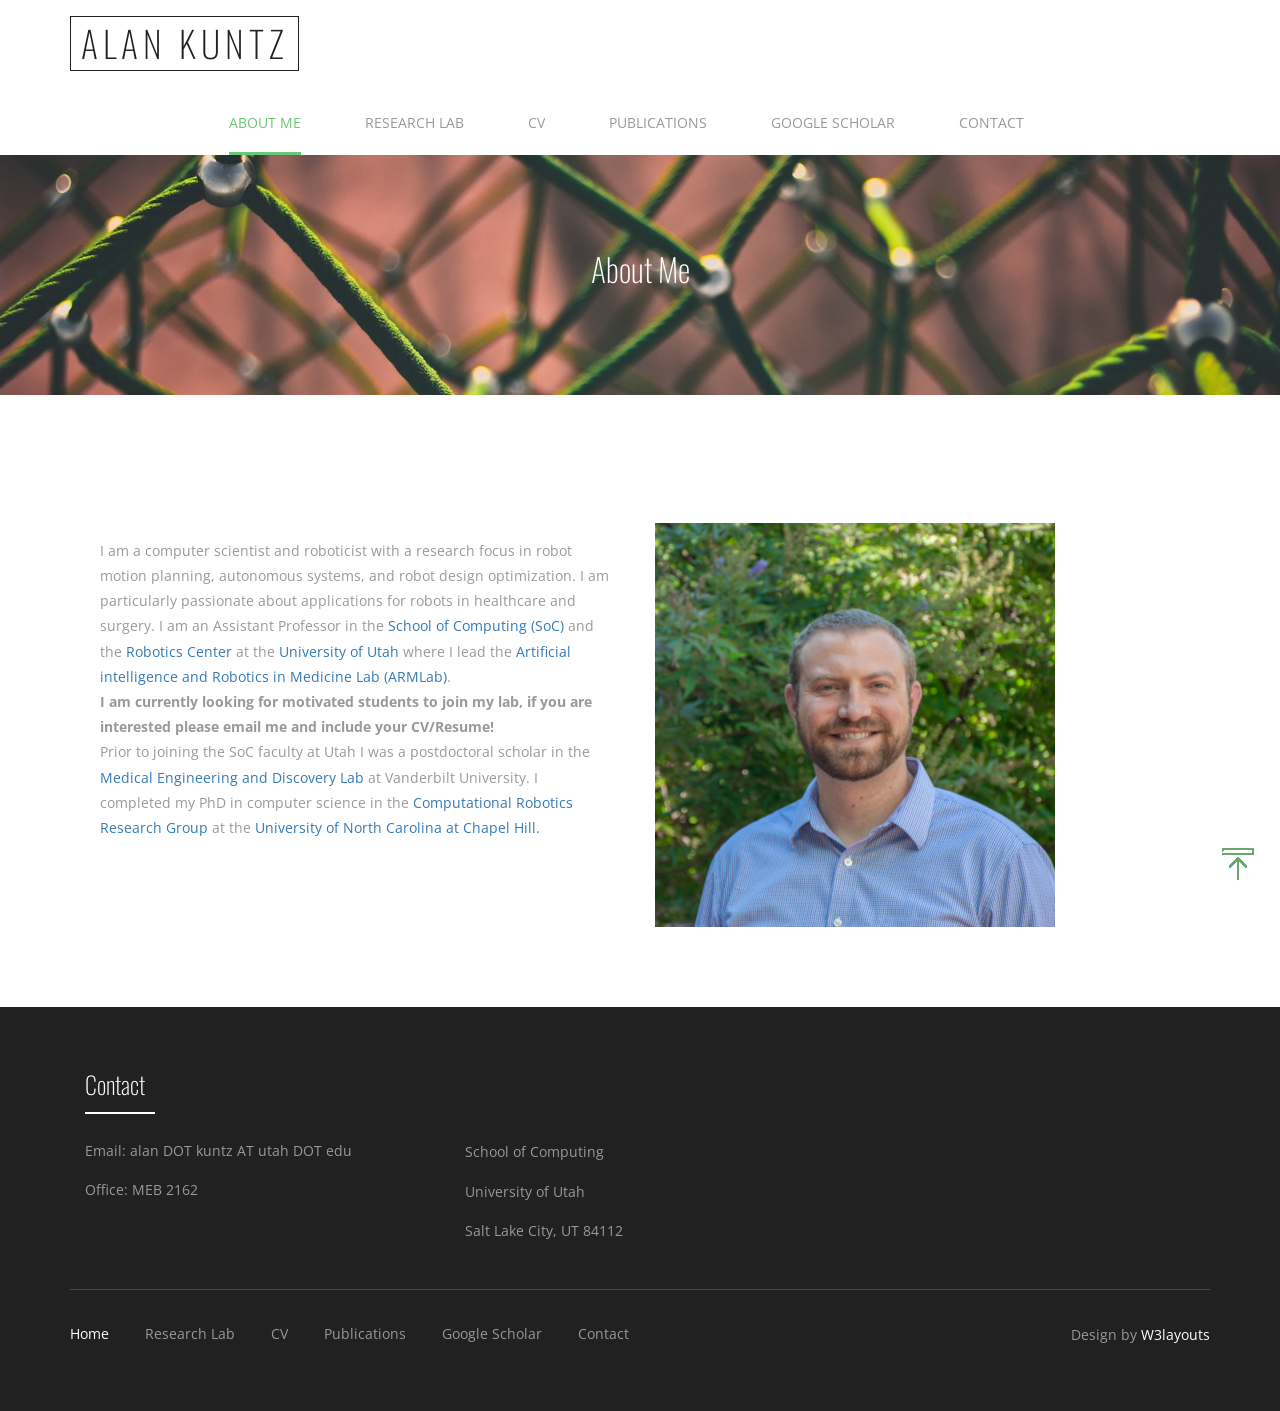
==== index.html @ e69d4e50 "Add files via upload" ====
<!--
Author: W3layouts
Author URL: http://w3layouts.com
License: Creative Commons Attribution 3.0 Unported
License URL: http://creativecommons.org/licenses/by/3.0/
-->
<!DOCTYPE html>
<html>
<head>
<title>Alan Kuntz</title>
<!-- for-mobile-apps -->
<meta name="viewport" content="width=device-width, initial-scale=1">
<meta http-equiv="Content-Type" content="text/html; charset=utf-8" />
<meta name="keywords" content="Alan Kuntz, School of Computing" />
<script type="application/x-javascript"> addEventListener("load", function() { setTimeout(hideURLbar, 0); }, false);
		function hideURLbar(){ window.scrollTo(0,1); } </script>
<!-- //for-mobile-apps -->
<link href="css/bootstrap.css" rel="stylesheet" type="text/css" media="all" />
<link href="css/style.css" rel="stylesheet" type="text/css" media="all" />
<!-- js -->
<script type="text/javascript" src="js/jquery-2.1.4.min.js"></script>
<!-- //js -->
<!-- animation-effect -->
<link href="css/animate.min.css" rel="stylesheet"> 
<script src="js/wow.min.js"></script>
<script>
 new WOW().init();
</script>
<!-- //animation-effect -->
<link href='//fonts.googleapis.com/css?family=Oswald' rel='stylesheet' type='text/css'>
<link href='//fonts.googleapis.com/css?family=Open+Sans:400,300,300italic,400italic,600,600italic,700,700italic,800,800italic' rel='stylesheet' type='text/css'>
<!-- start-smoth-scrolling -->
<script type="text/javascript" src="js/move-top.js"></script>
<script type="text/javascript" src="js/easing.js"></script>
<script type="text/javascript">
	jQuery(document).ready(function($) {
		$(".scroll").click(function(event){		
			event.preventDefault();
			$('html,body').animate({scrollTop:$(this.hash).offset().top},1000);
		});
	});
</script>
<!-- start-smoth-scrolling -->

</head>
	
<body>
<!-- header -->
	<div class="header">
		<div class="container">
			<nav class="navbar navbar-default">
				<!-- Brand and toggle get grouped for better mobile display -->
				<div class="navbar-header">
				  <button type="button" class="navbar-toggle collapsed" data-toggle="collapse" data-target="#bs-example-navbar-collapse-1">
					<span class="sr-only">Toggle navigation</span>
					<span class="icon-bar"></span>
					<span class="icon-bar"></span>
					<span class="icon-bar"></span>
				  </button>
					<div class="logo">
						<h1><a class="navbar-brand" href="index.html">Alan Kuntz</a></h1>
					</div>
				</div>

				<!-- Collect the nav links, forms, and other content for toggling -->
				<div class="collapse navbar-collapse nav-wil" id="bs-example-navbar-collapse-1">
					<nav class="menu menu--francisco">
						<ul class="nav navbar-nav menu__list">
							<li class="menu__item menu__item--current"><a href="index.html" class="menu__link"><span class="menu__helper">About Me</span></a></li>
							<!-- <li class="menu__item"><a href="research.html" class="menu__link"><span class="menu__helper">Research</span></a></li> -->
							<li class="menu__item"><a href="https://arm.cs.utah.edu" class="menu__link"><span class="menu__helper">Research Lab</span></a></li>
							<!-- <li class="menu__item"><a href="https://arm.cs.utah.edu">Research Lab</a></li> -->
							<li class="menu__item"><a href="images/KuntzSoCCV.pdf" class="menu__link" target="_blank"><span class="menu__helper">CV</span></a></li>
							<li class="menu__item"><a href="https://arm.cs.utah.edu/publications/" class="menu__link" target="_blank"><span class="menu__helper">Publications</span></a></li>
							<li class="menu__item"><a href="https://scholar.google.com/citations?user=7uZPiGoAAAAJ&hl=en" class="menu__link" target="_blank"><span class="menu__helper">Google Scholar</span></a></li>
							<li class="menu__item"><a href="#CONTACT" class="menu__link"><span class="menu__helper">Contact</span></a></li>
						</ul>
					</nav>
				</div>
				<!-- /.navbar-collapse -->
			</nav>
		</div>
	</div>
<!-- //header -->
<!-- banner -->
	<div class="banner1">
		<div class="container">
			<h2 class="animated wow slideInLeft"><a href="index.html">About Me</a></h2>
		</div>
	</div>
<!-- //banner -->
<!-- about -->
<div class="about">
    <div class="container">
        <div class="about-grids">
            <div class="col-md-6 about-grids-left">
                <div class="panel-group" id="accordion" role="tablist" aria-multiselectable="true">
                    <div class="panel panel-default">
                        <div id="collapseOne" class="panel-collapse collapse in" role="tabpanel" aria-labelledby="headingOne">
                            <div class="panel-body panel_text">
																<p>I am a computer scientist and roboticist with a research focus in robot motion planning, autonomous systems, and robot design optimization.
																I am particularly passionate about applications for robots in healthcare and surgery. 
																I am an Assistant Professor in the <a href="https://www.cs.utah.edu">School of Computing (SoC)</a> and the 
																<a href="https://robotics.coe.utah.edu">Robotics Center</a> at the <a href="https://www.utah.edu">University of Utah</a> where I 
																lead the <a href="https://arm.cs.utah.edu">Artificial intelligence and Robotics in Medicine Lab (ARMLab)</a>.</p>
																<p><strong>I am currently looking for motivated students to join my lab, if you are interested please email me and include your CV/Resume!</strong></p>
																<p>Prior to joining the SoC faculty at Utah I was a postdoctoral scholar in the <a href="http://research.vuse.vanderbilt.edu/MEDLab/people">Medical Engineering and Discovery Lab</a> 
																at Vanderbilt University. <!--, working with <a href="http://research.vuse.vanderbilt.edu/MEDLab/users/robert-j-webster-iii">Robert J. Webster III</a>. -->
																I completed my PhD in computer science in the <a href="https://robotics.cs.unc.edu">Computational Robotics Research Group</a> 
																at the <a href="https://cs.unc.edu">University of North Carolina at Chapel Hill.</a></p>
                            </div>
                        </div>
                    </div>
                </div>
            </div>
            <div class="col-md-6 about-grids-right animated wow slideInRight" data-wow-delay="0s">
                <img src="images/AlanKuntz-Small.jpg" alt=" " class="img-responsive" />
            </div>
            <div class="clearfix"> </div>
        </div>
    </div>
</div>
<!-- //about -->
<!-- footer -->
<div class="footer"><a name="CONTACT"></a>
		<div class="container">
			<div class="footer-grids">
				<div class="col-md-4 footer-grid animated wow slideInLeft" data-wow-delay="0s">
                    <h3>Contact</h3>
                    <p>Email: alan DOT kuntz AT utah DOT edu</p>
                    <!-- <p>Phone: XXX-XXX-XXXX</p> -->
                    <p>Office: MEB 2162</p>
					<!-- <div class="social">
						<ul class="social-nav model-8">
							<li><a href="#" class="facebook"><i></i></a></li>
							<li><a href="#" class="twitter"><i> </i></a></li>
							<li><a href="#" class="g"><i></i></a></li>
							<li><a href="#" class="p"><i></i></a></li>
						</ul>
					</div> -->
				</div>
                <div class="col-md-4 footer-grid animated wow slideInLeft" data-wow-delay=".01s">
                    <br><br><br>
                    <p>School of Computing</p>
                    <p>University of Utah</p>
                    <p>Salt Lake City, UT 84112</p>
                </div>
                <div class="clearfix"> </div>
			</div>
			<div class="footer-grids1">
				<div class="footer-grids1-left animated wow slideInLeft">
                    <ul>
						<li class="active"><a href="index.html">Home</a></li>
						<li><a href="https://arm.cs.utah.edu">Research Lab</a></li>
						<li><a href="images/KuntzSoCCV.pdf">CV</a></li>
						<li><a href="https://arm.cs.utah.edu/publications/">Publications</a></li>
						<li><a href="https://scholar.google.com/citations?user=7uZPiGoAAAAJ&hl=en">Google Scholar</a></li>
						<li><a href="#CONTACT">Contact</a></li>
					</ul>
				</div>
				<div class="footer-grids1-right">
					<p class="animated wow slideInRight" data-wow-delay="0s">Design by <a href="http://w3layouts.com/">W3layouts</a></p>
				</div>
				<div class="clearfix"> </div>
			</div>
		</div>
	</div>
<!-- //footer -->
<!-- for bootstrap working -->
	<script src="js/bootstrap.js"></script>
<!-- //for bootstrap working -->
<!-- here stars scrolling icon -->
	<script type="text/javascript">
		$(document).ready(function() {
			/*
				var defaults = {
				containerID: 'toTop', // fading element id
				containerHoverID: 'toTopHover', // fading element hover id
				scrollSpeed: 1200,
				easingType: 'linear' 
				};
			*/
								
			$().UItoTop({ easingType: 'easeOutQuart' });
								
			});
	</script>
<!-- //here ends scrolling icon -->
</body>
</html>
---- css/style.css ----
/*--
Author: W3layouts
Author URL: http://w3layouts.com
License: Creative Commons Attribution 3.0 Unported
License URL: http://creativecommons.org/licenses/by/3.0/
--*/
html, body{
    font-size: 100%;
	font-family: 'Open Sans', sans-serif;
}
p{
	margin:0;
	font-size:14px;
}
h1,h2,h3,h4,h5,h6{
	font-family: 'Oswald', sans-serif;
	font-weight:100;
	margin:0;
}
ul,label{
	margin:0;
	padding:0;
}
body a:hover{
	text-decoration:none;
}
/*-- header --*/
.navbar-default {
    background: none;
    border: none;
}
.navbar {
    margin-bottom: 0;
	border-radius:0;
}
.navbar-brand {
    height: 55px;
    padding: 10px;
    font-size: 1em;
    text-transform: uppercase;
    line-height: .9em;
    letter-spacing: 5px;
    border: 1px solid;
	margin:0.44em 0 0;
}
.navbar-default .navbar-brand {
    color: #212121;
}
.navbar-default .navbar-brand:hover, .navbar-default .navbar-brand:focus {
    color: #212121;
}
.navbar-default .navbar-nav > li > a {
    color: #999;
}
.navbar-nav > li > a {
    font-size: 14px;
    text-transform: uppercase;
	padding:1em;
}
.navbar-nav {
    margin: 0 0 0 7em;
}
.navbar-default .navbar-nav > .active > a, .navbar-default .navbar-nav > .active > a:hover, .navbar-default .navbar-nav > .active > a:focus {
    color: #6BC676;
    background-color: transparent;
}
.navbar-default .navbar-nav > li > a:hover, .navbar-default .navbar-nav > li > a:focus {
    color: #6BC676;
    background-color: transparent;
}
/*-- nav-hover-effect --*/
.menu__list {
	position: relative;
    -webkit-flex-wrap: inherit;
    flex-wrap: inherit;
    list-style: none;
}

.menu__item {
	display: block;
	margin: 1em 0;
}

.menu__link {
	cursor: pointer;
	-webkit-user-select: none;
	-moz-user-select: none;
	-ms-user-select: none;
	user-select: none;
	-webkit-touch-callout: none;
	-khtml-user-select: none;
	-webkit-tap-highlight-color: rgba(0, 0, 0, 0);
}

.menu__link:hover,
.menu__link:focus {
	outline: none;
}

/* Francisco */
.menu--francisco .menu__item {
	margin: 0 2em;
}

.menu--francisco .menu__link {
	position: relative;
	overflow: hidden;
	height: 6em;
    padding: 3em 0 1em;
	text-align: center;
	color: #b5b5b5;
	-webkit-transition: color 0.3s;
	transition: color 0.3s;
}

.menu--francisco .menu__link:hover,
.menu--francisco .menu__link:focus {
	color: #929292;
}

.menu--francisco .menu__item--current .menu__link{
	color: #6BC676;
}

.menu--francisco .menu__link::before{
	content: '';
	position: absolute;
	bottom: 0;
	left: 0;
	width: 100%;
	height: 3px;
    opacity: 0;
    background: #6BC676;
	-webkit-transform: translate3d(0, -3em, 0);
	transform: translate3d(0, -3em, 0);
	-webkit-transition: -webkit-transform 0s 0.3s, opacity 0.2s;
	transition: transform 0s 0.3s, opacity 0.2s;
}

.menu--francisco .menu__item--current .menu__link::before,.menu--francisco .menu__link:hover::before {
	opacity: 1;
	-webkit-transform: translate3d(0, 0, 0);
	transform: translate3d(0, 0, 0);
	-webkit-transition: -webkit-transform 0.5s, opacity 0.1s;
	transition: transform 0.5s, opacity 0.1s;
	-webkit-transition-timing-function: cubic-bezier(0.4, 0, 0.2, 1);
	transition-timing-function: cubic-bezier(0.4, 0, 0.2, 1);
}

.menu--francisco .menu__helper {
	display: block;
	pointer-events: none;
}

.menu--francisco .menu__item--current .menu__helper,.menu__link:hover  .menu__helper{
	-webkit-animation: anim-francisco 0.3s forwards;
	animation: anim-francisco 0.3s forwards;
}

@-webkit-keyframes anim-francisco {
	50% {
		opacity: 0;
		-webkit-transform: translate3d(0, 100%, 0);
		transform: translate3d(0, 100%, 0);
	}

	51% {
		opacity: 0;
		-webkit-transform: translate3d(0, -100%, 0);
		transform: translate3d(0, -100%, 0);
	}

	100% {
		opacity: 1;
		-webkit-transform: translate3d(0, 0, 0);
		transform: translate3d(0, 0, 0);
	}
}

@keyframes anim-francisco {
	50% {
		opacity: 0;
		-webkit-transform: translate3d(0, 100%, 0);
		transform: translate3d(0, 100%, 0);
	}

	51% {
		opacity: 0;
		-webkit-transform: translate3d(0, -100%, 0);
		transform: translate3d(0, -100%, 0);
	}

	100% {
		opacity: 1;
		-webkit-transform: translate3d(0, 0, 0);
		transform: translate3d(0, 0, 0);
	}
}
/*-- //nav-hover-effect --*/
/*-- w3layouts --*/
.phone{
	float: right;
    margin: .8em 0 0;
    padding-left: 2em;
    border-left: 1px solid #C8C8C8;
}
.phone p{
	color:#999;
	text-transform:capitalize;
}
.phone p i {
    color: #6BC676;
    font-size: 2em;
    left: -.5em;
    top: 0.6em;
    padding-left: .5em;
}
.phone p span{
	display: block;
    font-size: 1.2em;
    color: #212121;
    padding-left:2.5em;
    font-weight: 600;
}
/*-- //header --*/
/*-- banner --*/
.banner-info{
	width:70%;
	margin:18em auto 0;
	text-align:center;
}
.banner-info h3{
	font-size:2em;
	color:#fff;
	text-transform:capitalize;
	letter-spacing:5px;
}
.banner-info p{
	color:#fff;
	margin:1em auto 3em;
	line-height:1.8em;
}
.more a{
	padding:10px 30px;
	color:#fff;
	font-size:14px;
	text-decoration:none;
}
.more a:hover{
/*-- agileits --*/
	color:#6BC676;
}
/* Shutter In Vertical */
.hvr-shutter-in-vertical {
  display: inline-block;
  vertical-align: middle;
  -webkit-transform: translateZ(0);
  transform: translateZ(0);
  box-shadow: 0 0 1px rgba(0, 0, 0, 0);
  -webkit-backface-visibility: hidden;
  backface-visibility: hidden;
  -moz-osx-font-smoothing: grayscale;
  position: relative;
  background: #fff;
  -webkit-transition-property: color;
  transition-property: color;
  -webkit-transition-duration: 0.3s;
  transition-duration: 0.3s;
}
.hvr-shutter-in-vertical:before {
  content: "";
  position: absolute;
  z-index: -1;
  top: 0;
  bottom: 0;
  left: 0;
  right: 0;
  background: #6BC676;
  -webkit-transform: scaleY(1);
  transform: scaleY(1);
  -webkit-transform-origin: 50%;
  transform-origin: 50%;
  -webkit-transition-property: transform;
  transition-property: transform;
  -webkit-transition-duration: 0.3s;
  transition-duration: 0.3s;
  -webkit-transition-timing-function: ease-out;
  transition-timing-function: ease-out;
}
.hvr-shutter-in-vertical1{
	background:#212121;
}
.hvr-shutter-in-vertical:hover, .hvr-shutter-in-vertical:focus, .hvr-shutter-in-vertical:active {
  color: white;
}
.hvr-shutter-in-vertical:hover:before, .hvr-shutter-in-vertical:focus:before, .hvr-shutter-in-vertical:active:before,.pricing-plans-grid1:hover .hvr-shutter-in-vertical1:before{
  -webkit-transform: scaleY(0);
  transform: scaleY(0);
}
/*-- w3layouts --*/
/*-- //banner --*/
/*-- services --*/
.services,.testimonials,.about,.team,.pricing-plans,.typo,.gallery,.mail,.single{
	padding:5em 0;
}
.services h3,.testimonials h3,.about h3,.team h3,.pricing-plans h3,h3.title,.gallery h3,.mail h3{
	font-size:2.5em;
	color:#212121;
	text-align:center;
	position:relative;
	padding-bottom:.5em;
	letter-spacing:3px;
}
.services h3:after,.testimonials h3:after,.about h3:after,.gallery h3:after,.mail h3:after,.team h3:after,.pricing-plans h3:after,h3.title:after{
	content: '';
    background: #999;
    width: 30%;
    height: 1px;
    position: absolute;
    bottom: 0%;
    left: 35%;
}
.services h3:before,.testimonials h3:before,.about h3:before,.gallery h3:before,.mail h3:before,.team h3:before,.pricing-plans h3:before,h3.title:before{
	content: '';
    background: #6BC676;
    width: 10%;
    height: 3px;
    position: absolute;
    bottom: -2%;
    right: 44.9%;
}
p.qui{
	text-align:center;
	color:#999;
	line-height:1.8em;
	margin:1em 0 0 !important;
	font-weight: 500 !important;
}
.services-grids{
	margin:4em 0 0;
}
.services-grids-left{
	border-right:1px solid #999;
}
.services-grids-left-grids{
	padding-right:5em;
}
.services-grids-left-grid h4{
	text-transform:capitalize;
/*-- agileits --*/
	font-size:1.5em;
	color:#6BC676;
	line-height:1.8em;
}
.services-grids-left-grid{
	text-align:right;
}
.services-grids-left-grid p{
	color: #999;
    line-height: 1.8em;
    margin:1em 0 0 0;
}
.services-grids-left-grid h5{
	font-size:14px;
	color:#999;
	margin:0 0 0.5em;
}
.services-grids-left-grid1{
	position:relative;
}
.services-grids-left-grid1-pos{
	position: absolute;
    top:0%;
    left:110.5%;
}
.services-grids-left-grid2-pos{
	position: absolute;
    top: 0%;
    left: -31.5%;
}
.services-grids-left-grid3-pos{
	position: absolute;
    top:58%;
    left:110%;
}
.services-grids-left-grid1-pos span{
	background: url(../images/img-sp.png) no-repeat 0px 0px;
    display: block;
    width: 100px;
    height: 100px;
    padding: .5em;
    border: 1px solid #999;
    border-radius: 50%;
	-webkit-border-radius: 50%;
	-moz-border-radius: 50%;
	-o-border-radius: 50%;
	-ms-border-radius: 50%;
}
.services-grids-left-grid2-pos span{
	background:url(../images/img-sp.png) no-repeat -113px 0px;
	display:block;
	width:100px;
	height:100px;
	padding: .5em;
    border: 1px solid #999;
    border-radius: 50%;
	-webkit-border-radius: 50%;
	-moz-border-radius: 50%;
	-o-border-radius: 50%;
	-ms-border-radius: 50%;
}
.services-grids-left-grid3-pos span{
	background:url(../images/img-sp.png) no-repeat -243px 0px;
	display:block;
	width:100px;
	height:100px;
	padding: .5em;
    border: 1px solid #999;
    border-radius: 50%;
	-webkit-border-radius: 50%;
	-moz-border-radius: 50%;
	-o-border-radius: 50%;
	-ms-border-radius: 50%;
}
.services-grids-right-grid{
	text-align:left !important;
}
.services-grids-right-grids {
    padding: 15em 0 0 5em;
}
.services-grids-left-grid1:nth-child(2){
	padding:20em 0 5em;
}
.service-grids-bottom{
	padding:2em;
	border:1px solid #999;
	width:70%;
	margin:0 auto;
}
.service-grids-bottom h2{
	font-size: 1.3em;
    color: #999;
    line-height: 1.8em;
    position: relative;
    padding-left: 3em;
	font-family: 'Open Sans', sans-serif;
	font-weight: 500;
}
.service-grids-bottom h2:before{
	background:url(../images/img-sp.png) no-repeat -6px -118px;
	display:block;
	width:32px;
	height:32px;
	position:absolute;
	top:0%;
	left:0%;
	content:'';
}
/*-- //services --*/
/*-- services-bottom --*/
.services-bottom{
	background:url(../images/1.jpg) no-repeat 0px 0px;
	background-size:cover;
	-webkit-background-size:cover;
	-moz-background-size:cover;
	-o-background-size:cover;
	-ms-background-size:cover;
	min-height:400px;
	padding:4em 0 0;
}
.services-bottom-left{
	text-align:center;
}
.services-bottom-left h3{
	font-size:2.5em;
	color:#fff;
	margin:1em 0;
}
.services-bottom-left p{
	font-size:2em;
	color:#fff;
}
.services-bottom-left i{
	font-size: 2em;
    color:#fff;
    padding: 1em;
    border: 1px solid;
	cursor:pointer;
	top: 0;
}
.services-bottom-left:hover .services-bottom-left-grid i{
	color:#6BC676;
	border: 1px solid;
}
/* Shutter In Horizontal */
.hvr-shutter-in-horizontal {
  display: inline-block;
  vertical-align: middle;
  -webkit-transform: translateZ(0);
  transform: translateZ(0);
  box-shadow: 0 0 1px rgba(0, 0, 0, 0);
  -webkit-backface-visibility: hidden;
  backface-visibility: hidden;
  -moz-osx-font-smoothing: grayscale;
  position: relative;
  background: #fff;
  -webkit-transition-property: color;
  transition-property: color;
  -webkit-transition-duration: 0.3s;
  transition-duration: 0.3s;
}
.hvr-shutter-in-horizontal:before {
  content: "";
  position: absolute;
  z-index: -1;
  top: 0;
  bottom: 0;
  left: 0;
  right: 0;
  background: #6BC676;
  -webkit-transform: scaleX(1);
  transform: scaleX(1);
  -webkit-transform-origin: 50%;
  transform-origin: 50%;
  -webkit-transition-property: transform;
  transition-property: transform;
  -webkit-transition-duration: 0.3s;
  transition-duration: 0.3s;
  -webkit-transition-timing-function: ease-out;
  transition-timing-function: ease-out;
}
.hvr-shutter-in-horizontal:hover, .hvr-shutter-in-horizontal:focus, .hvr-shutter-in-horizontal:active {
  color: white;
}
.hvr-shutter-in-horizontal:hover:before, .hvr-shutter-in-horizontal:focus:before, .hvr-shutter-in-horizontal:active:before,.services-bottom-left:hover .hvr-shutter-in-horizontal:before{
  -webkit-transform: scaleX(0);
  transform: scaleX(0);
}
/*-- //services-bottom --*/
/*-- testimonials --*/
.testimonials-grids{
	margin:3em 0 0;
}
.nav-tabs > li > a {
    border-radius: 0;
    font-size: 1em;
    color: #999;
	font-family: 'Oswald', sans-serif;
	letter-spacing:1px;
}
.nav-tabs > li.active {
    position: relative;
}
.nav-tabs > li.active:after {
    position: absolute;
    bottom:-95%;
    left: 27%;
    background: url(../images/1.png) no-repeat 0px 0px #fff;
    display: block;
    height: 38px;
    width: 27px;
    content: '';
}
.nav-tabs > li.active > a, .nav-tabs > li.active > a:hover, .nav-tabs > li.active > a:focus {
    color: #6BC676;
	border: none;
}
div#myTabContent {
    padding: 3em 0 0;
}
.nav-tabs > li > a:hover {
    border: 1px solid transparent;
	color:#6BC676;
}
.nav > li > a:hover, .nav > li > a:focus {
    background: none;
}
.nav-tabs > li {
    margin-bottom: 0;
}
.tabcontent-grids{
	text-align:center;
}
.tabcontent-grids h4{
	font-size:1em;
	color:#212121;
	margin:1em 0;
}
.tabcontent-grids h4 span{
	display:block;
	font-size:13px;
	color:#6BC676;
	margin:.5em 0 0;
	font-family: 'Open Sans', sans-serif;
    font-weight: 500;
}
.tabcontent-grids p{
	color:#999;
	line-height:1.8em;
	width:60%;
	margin:0 auto;
}
.tabcontent-grids img,.team-grid img {
	margin: 0 auto;
    padding: .4em;
    box-shadow: 0px 0px 5px #C7C7C7;
    border-radius: 50%;
	-webkit-border-radius: 50%;
	-moz-border-radius: 50%;
	-o-border-radius: 50%;
	-ms-border-radius: 50%;
}
.nav-tabs {
    width: 35%;
    margin: 0 auto;
}
.tabcontent-grids{
	padding:2em 0 0;
}
/*-- //testimonials --*/
/*-- footer --*/
.footer{
	padding:4em 0;
	background:#212121;
}
.footer-grid h3{
	font-size:1.5em;
	color:#fff;
	padding-bottom:.7em;
	position:relative;
	margin-bottom:1em;
}
.footer-grid h3:after{
	content:'';
	background:#fff;
	width:20%;
	height:2px;
	position:absolute;
	bottom:0%;
	left:0%;
}
.footer-grid p{
	color:#999;
	line-height:1.8em;
	margin:0 0 1em;
}
/*-- social-icons --*/
.social-nav {
    padding: 0;
    list-style: none;
    display: inline-block;
    margin: 10px auto;
}
.social-nav li {
    display: inline-block;
}
.model-8 a {
    background: #FFF;
}
.model-8 a{
    color:#C28F44;
}
.social-nav a {
    display: inline-block;
    float: left;
    width: 30px;
    height: 30px;
    font-size: 20px;
    color:#6BC676;
    text-decoration: none;
    cursor: pointer;
    text-align: center;
    line-height: 30px;
    background:#fff;
    position: relative;
    -webkit-transition: 0.5s ease-in;
    -moz-transition: 0.5s ease-in;
    -o-transition: 0.5s ease-in;
    transition: 0.5s ease-in;
	-ms-transition: 0.5s ease-in;
}
.model-8 a:hover {
    color:#6BC676;
}
.model-8 a:hover {
    -webkit-box-shadow: 0 30px 0 inset;
	-o-box-shadow: 0 30px 0 inset;
	-ms-box-shadow: 0 30px 0 inset;
    -moz-box-shadow: 0 30px 0 inset;
    box-shadow: 0 30px 0 inset;
}
a.facebook i{
	background: url(../images/img-sp.png) no-repeat 3px -157px;
    display: block;
    width: 30px;
    height: 30px;
	-webkit-transition: 0.5s ease-in;
    -moz-transition: 0.5s ease-in;
    -o-transition: 0.5s ease-in;
    transition: 0.5s ease-in;
	-ms-transition: 0.5s ease-in;
}
a.facebook:hover i{
	background:url(../images/img-sp.png) no-repeat 3px -198px;
    display: block;
}
a.twitter i{
	background:url(../images/img-sp.png) no-repeat -29px -158px;
    display: block;
    width: 30px;
    height: 30px;
	-webkit-transition: 0.5s ease-in;
    -moz-transition: 0.5s ease-in;
    -o-transition: 0.5s ease-in;
    transition: 0.5s ease-in;
	-ms-transition: 0.5s ease-in;
}
a.twitter:hover i{
	background:url(../images/img-sp.png) no-repeat -29px -198px;
    display: block;
}
a.g i{
	background:url(../images/img-sp.png) no-repeat -73px -158px;
    display: block;
    width: 30px;
    height: 30px;
	-webkit-transition: 0.5s ease-in;
    -moz-transition: 0.5s ease-in;
    -o-transition: 0.5s ease-in;
    transition: 0.5s ease-in;
	-ms-transition: 0.5s ease-in;
}
a.g:hover i{
	background:url(../images/img-sp.png) no-repeat -73px -198px;
    display: block;
}
a.p i{
	background:url(../images/img-sp.png) no-repeat -113px -159px;
    display: block;
    width: 30px;
    height: 30px;
	-webkit-transition: 0.5s ease-in;
    -moz-transition: 0.5s ease-in;
    -o-transition: 0.5s ease-in;
    transition: 0.5s ease-in;
	-ms-transition: 0.5s ease-in;
}
a.p:hover i{
	background:url(../images/img-sp.png) no-repeat -113px -199px;
    display: block;
}
/*-- //social-icons --*/
input[type="submit"],.related-post-right h4 a,.categories ul li a,.popular-posts-grid1 h4 a,.single-grid-left-grid1 ul li a,.mail-grid-right1 ul.phone-mail li a,.pricing-plans-grid1 ul li,.pricing-plans-grid1 h5,.pricing-plans-grid1 h4,ul.footer-grid-list li a,.pricing-plans-grid1,.footer-grids1-left ul li a,.footer-grids1-right p a,.about-grids-left h4 a{
	-webkit-transition: 0.5s ease-in;
    -moz-transition: 0.5s ease-in;
    -o-transition: 0.5s ease-in;
	-ms-transition: 0.5s ease-in;
    transition: 0.5s ease-in;
}
.footer-grid input[type="email"]{
	outline:none;
	border:1px solid #939393;
	background:#000;
	font-size:14px;
	color:#fff;
	width:100%;
	padding:10px;
	margin-bottom:1em;
}
.footer-grid input[type="submit"]{
	outline:none;
	border:none;
	background:#6BC676;
	font-size:1em;
	color:#fff;
	width:50%;
	padding:8px 0;
}
.footer-grid input[type="submit"]:hover{
	background:#fff;
	color:#6BC676;
}
ul.footer-grid-list li{
	font-size: 14px;
    color: #999;
    line-height: 1.8em;
    padding-left: 2.5em;
    background:url(../images/img-sp.png) no-repeat -193px -124px;
    list-style-type: none;
}
ul.footer-grid-list li:nth-child(2){
	margin:2em 0 0;
}
ul.footer-grid-list li a{
	color:#6BC676;
	text-decoration:none;
}
ul.footer-grid-list li a:hover{
	color:#fff;
}
ul.footer-grid-list li span{	
	display:block;
	color:#fff;
	margin:.5em 0 0;
}
.footer-grids{
	padding-bottom:2em;
	border-bottom:1px solid #494949;
	margin-bottom:2em;
}
.footer-grids1-left{
	float:left;
}
.footer-grids1-left ul li{
	display:inline-block;
	margin-right:2em;
}
.footer-grids1-left ul li a{
	color:#999;
	font-size:14px;
	text-decoration:none;
}
.footer-grids1-left ul li.active a,.footer-grids1-left ul li a:hover{
	color:#fff;
}
.footer-grids1-right p{
	color:#999;
	line-height:1.8em;
}
.footer-grids1-right{
	float:right;
}
.footer-grids1-right p a{
	color:#fff;
	text-decoration:none;
}
.footer-grids1-right p a:hover{
	color:#6BC676;
}
/*-- //footer --*/
/*-- to-top --*/
#toTop {
	display: none;
	text-decoration: none;
	position: fixed;
	bottom: 20px;
	right: 2%;
	overflow: hidden;
	z-index: 999; 
	width: 32px;
	height: 32px;
	border: none;
	text-indent: 100%;
	background: url(../images/arrow.png) no-repeat 0px 0px;
}
#toTopHover {
	width: 32px;
	height: 32px;
	display: block;
	overflow: hidden;
	float: right;
	opacity: 0;
	-moz-opacity: 0;
	filter: alpha(opacity=0);
}
/*-- //to-top --*/
/*-- banner1 --*/
.banner1{
	background: url(../images/banner.jpg) no-repeat 0px 0px;
    background-size: cover;
    -webkit-background-size: cover;
    -moz-background-size: cover;
    -o-background-size: cover;
    -ms-background-size: cover;
    min-height: 240px;
    padding: 6em 0 0;
    text-align: center;
}
.banner1 h2{
	font-size:2em;
	color:#fff;
	margin:0 0 2em;
}
.banner1 h2 a{
	color:#fff;
	text-decoration:none;
}
.banner1 h2 span{
	color: #6BC676;
}
/*-- //banner1 --*/
/*-- about --*/
.about-grids{
	margin:3em 0 0;
}
.pa_italic span {
    display: none;
}
.pa_italic i,.collapsed span {
    left: 41em;
    font-size: 0.7em;
    color: #212121;
}
.collapsed i {
    display: none;
}
.collapsed span {
    display: inline-block;
}
.panel_text {
    font-size: 14px;
    color: #999;
    line-height: 1.8em;
}
.about-grids-left h4 {
    font-size: 1.1em;
    color: #6BC676;
    margin: 0;
    line-height: 1.5em;
    text-transform: capitalize;
    letter-spacing: 1px;
}
.about-grids-left h4 a{
	text-decoration:none;
}
.about-grids-left h4 a:hover{
	color:#212121;
}
.panel-heading-sub {
    padding:1em 0;
}
.panel-default > .panel-heading {
    background: none;
    border: none;
	border-bottom:1px solid #ddd;
}
.panel-default {
    border: none;
}
.panel-group .panel + .panel {
    margin-top: 0;
}
.panel-group .panel {
    border-radius: 0;
}
.panel {
    box-shadow: none;
}
.panel-group .panel-heading + .panel-collapse > .panel-body, .panel-group .panel-heading + .panel-collapse > .list-group {
    border: none;
}
/*-- //about --*/
/*-- team --*/
.team{
	background:#E9E9E9;
}
.team-grids{
	margin:3em 0 0;
}
.team-grid{
	text-align:center;
}
.team-grid h4{
	font-size:1em;
	color:#6BC676;
	margin:1em 0;
}
.team-grid h4 span{
	display:block;
	font-size:.8em;
	margin:.5em 0 0;
	color:#212121;
	font-family: 'Open Sans', sans-serif;
    font-weight: 500;
}
.team-grids p{
	width: 65%;
    margin: 3em auto 0;
    text-align: center;
    line-height: 1.8em;
    color: #999;
}
/*-- //team --*/
/*-- pricing-plans --*/
.pricing-plans-grids{
	margin:3em 0 0;
}
.pricing-plans-grid1{
	background:#f5f5f5;
	border-top:5px solid #6BC676;
	text-align:center;
}
.pricing-plans-grid1 h4{
	font-size:1.5em;
	color:#212121;
	padding:1em;
}
.pricing-plans-grid1 h5{
	font-size: 2em;
    padding: 0.5em 1em;
    background:#6A6C6A;
    color: #fff;
}
.pricing-plans-grid1 h5 span{
	font-size:.7em;
    font-family: 'Open Sans', sans-serif;
    font-weight: 500;
}
.pricing-plans-grid1 h5 sup{
	font-size: .75em;
    font-family: 'Open Sans', sans-serif;
    font-weight: 500;
}
.pricing-plans-grid1 ul{
	padding:2em 1em;
}
.pricing-plans-grid1 ul li{
	font-size:14px;
	color:#999;
	line-height:1.8em;
	margin-bottom:1em;
	list-style-type:none;
}
.pricing-plans-grid1:hover{
	background:#999;
}
.pricing-plans-grid1:hover h4{
	color:#fff;
}
.pricing-plans-grid1:hover h5{
	background:#6BC676;
}
.pricing-plans-grid:hover .pricing-plans-grid1 ul li{
	color:#fff;
}
.pricing-plans-grid1:hover{
	border-top:5px solid #212121;
}
/*-- //pricing-plans --*/
/*--Typography--*/
.well {
    font-weight: 300;
    font-size: 14px;
}
.list-group-item {
    font-weight: 300;
    font-size: 14px;
}
li.list-group-item1 {
    font-size: 14px;
    font-weight: 300;
}
.typo p {
    margin: 0;
    font-size: 14px;
    font-weight: 300;
}
.show-grid [class^=col-] {
    background: #fff;
  text-align: center;
  margin-bottom: 10px;
  line-height: 2em;
  border: 10px solid #f0f0f0;
}
.show-grid [class*="col-"]:hover {
  background: #e0e0e0;
}
.grid_3{
	margin-bottom:2em;
}
.xs h3, h3.m_1{
	color:#000;
	font-size:1.7em;
	font-weight:300;
	margin-bottom: 1em;
}
.grid_3 p{
  color: #999;
  font-size: 0.85em;
  margin-bottom: 1em;
  font-weight: 300;
}
.grid_4{
	background:none;
	margin-top:50px;
}
.label {
  font-weight: 300 !important;
  border-radius:4px;
}  
.grid_5{
	background:none;
	padding:2em 0;
}
.grid_5 h3, .grid_5 h2, .grid_5 h1, .grid_5 h4, .grid_5 h5, h3.hdg, h3.bars {
	margin-bottom: 1em;
    color:#6BC676;
}
.table > thead > tr > th, .table > tbody > tr > th, .table > tfoot > tr > th, .table > thead > tr > td, .table > tbody > tr > td, .table > tfoot > tr > td {
  border-top: none !important;
}
.tab-content > .active {
  display: block;
  visibility: visible;
}
.pagination > .active > a, .pagination > .active > span, .pagination > .active > a:hover, .pagination > .active > span:hover, .pagination > .active > a:focus, .pagination > .active > span:focus {
  z-index: 0;
}
.badge-primary {
  background-color: #03a9f4;
}
.badge-success {
  background-color: #8bc34a;
}
.badge-warning {
  background-color: #ffc107;
}
.badge-danger {
  background-color: #e51c23;
}
.grid_3 p{
  line-height: 2em;
  color: #888;
  font-size: 0.9em;
  margin-bottom: 1em;
  font-weight: 300;
}
.bs-docs-example {
  margin: 1em 0;
}
section#tables  p {
 margin-top: 1em;
}
.tab-container .tab-content {
  border-radius: 0 2px 2px 2px;
  border: 1px solid #e0e0e0;
  padding: 16px;
  background-color: #ffffff;
}
.table td, .table>tbody>tr>td, .table>tbody>tr>th, .table>tfoot>tr>td, .table>tfoot>tr>th, .table>thead>tr>td, .table>thead>tr>th {
  padding: 15px!important;
}
.table > thead > tr > th, .table > tbody > tr > th, .table > tfoot > tr > th, .table > thead > tr > td, .table > tbody > tr > td, .table > tfoot > tr > td {
  font-size: 0.9em;
  color: #999;
  border-top: none !important;
}
.tab-content > .active {
  display: block;
  visibility: visible;
}
.label {
  font-weight: 300 !important;
}
.label {
  padding: 4px 6px;
  border: none;
  text-shadow: none;
}
.nav-tabs {
  margin-bottom: 1em;
}
.alert {
  font-size: 0.85em;
}
h1.t-button,h2.t-button,h3.t-button,h4.t-button,h5.t-button {
line-height:1.8em;
  margin-top:0.5em;
  margin-bottom: 0.5em;
}
li.list-group-item1 {
  line-height: 2.5em;
}
.input-group {
  margin-bottom: 20px;
  }
.list-group {
  margin-bottom: 48px;
}
 ol {
  margin-bottom: 44px;
}
h2.typoh2{
    margin: 0 0 10px;
}
@media (max-width:768px){
	.grid_5 {
		padding: 0 0 1em;
	}
	.grid_3 {
		margin-bottom: 0em;
	}
}
@media (max-width:640px){
	h1, .h1, h2, .h2, h3, .h3 {
		margin-top: 0px;
		margin-bottom: 0px;
	}
	.grid_5 h3, .grid_5 h2, .grid_5 h1, .grid_5 h4, .grid_5 h5, h3.hdg, h3.bars {
		margin-bottom: .5em;
	}
	.progress {
		height: 10px;
		margin-bottom: 10px;
	}
	ol.breadcrumb li,.grid_3 p,ul.list-group li,li.list-group-item1 {
		font-size: 14px;
	}
	.breadcrumb {
		margin-bottom: 10px;
	}
	.well {
		font-size: 14px;
		margin-bottom: 10px;
	}
	h2.typoh2 {
		font-size: 1.5em;
	}
}
@media (max-width:480px){
	.table h1 {
		font-size: 26px;
	}
	.table h2 {
		font-size: 23px;
	}
	.table h3 {
		font-size: 20px;
	}
	.label {
		font-size: 53%;
	}
	.alert,p {
		font-size: 14px;
	}
	.pagination {
		margin: 20px 0 0px;
	}
}
@media (max-width: 320px){
	.caption span {
		margin: 0 0 1.5em;
	}
	.grid_4 {
		margin-top: 18px;
	}
	h3.title {
		font-size: 1.6em;
	}
	.alert, p,ol.breadcrumb li, .grid_3 p,.well, ul.list-group li, li.list-group-item1,a.list-group-item {
		font-size: 13px;
	}
	.alert {
		padding: 10px;
		margin-bottom: 10px;
	}
	ul.pagination li a {
		font-size: 14px;
		padding: 5px 11px;
	}
	.list-group {
		margin-bottom: 10px;
	}
	.well {
		padding: 10px;
	}
	.nav > li > a {
		font-size: 14px;
	}
	table.table.table-striped,.table-bordered,.bs-docs-example {
		display: none;
	}
}
/*-- //Typography --*/
/*-- gallery --*/
.gallery-grids{
	margin:3em 0 0;
}
.gallery-grids a img{
	padding:0 0 0 .5em;
}
.gallery-grid{
	float:left;
	width:40%;
}
.gallery-grid-left{
	float:left;
	width:20%;
}
.gallery-grid,.gallery-grid-left{
	position:relative;
}
.gallery-grid .textbox,.gallery-grid-left .textbox{
    width: 65.78%;
    height: 66%;
    position: absolute;
    top: 43px;
    left: 83px;
    -webkit-transform: scale(0);
    transform: scale(0);
    background-color: rgba(0, 0, 0, 0.53);
}
.gallery-grid:hover .textbox,.gallery-grid-left:hover .textbox {
	-webkit-transform: scale(1.5);
	transform: scale(1.5);
}
.textbox {
	-webkit-transition: all 0.5s ease;
	transition: all 0.5s ease;
	text-align:center;
}
.textbox h4 {
    font-size: 1em;
    color: #fff;
    margin:3em 0 .5em;
	text-transform:capitalize;
}
.textbox p{
	color: #fff;
    font-size: 10px;
    width: 90%;
    line-height: 1.8em;
    margin: 0 auto;
}
.textbox.textbox1 {
    width: 64.2%;
    height: 67%;
    top: 42px;
    left: 45px;
}
.textbox1 h4 {
    margin:2.5em 0 .5em !important;
}
.gallery-grids1:nth-child(2){
	margin:.5em 0;
}
/*-- //gallery --*/
/*-- mail --*/
.mail-grids{
	margin:3em 0;
}
.mail-grid-left input[type="text"],.mail-grid-left input[type="email"],.mail-grid-left textarea{
	outline: none;
    border: 1px solid #E4E4E4;
    background: #f5f5f5;
    font-size: 14px;
    color: #212121;
    padding: 10px;
    width: 100%;
}
.mail-grid-left input[type="email"]{
	margin:1em 0;
}
.mail-grid-left textarea{
	min-height:200px;
	margin:1em 0 .8em;
}
.mail-grid-left input[type="submit"]{
	outline:none;
	border:none;
	background:#212121;
	font-size:1em;
	color:#fff;
	padding:10px 0;
	width:30%;
}
.mail-grid-left input[type="submit"]:hover{
	background:#6BC676;
}
.mail-grid-right1{
	padding:2em;
	background:#62B06B;
	text-align:center;
}
.mail-grid-right1 img {
    margin: 0 auto;
    padding: .5em;
    border: 1px dotted #212121;
    border-radius: 100%;
	-webkit-border-radius: 100%;
	-moz-border-radius: 100%;
	-o-border-radius: 100%;
	-ms-border-radius: 100%;
}
.mail-grid-right1 h4{
	font-size:1em;
	color:#212121;
	margin:1em 0;
	text-transform:uppercase;
}
.mail-grid-right1 h4 span{
	display: block;
    text-transform: capitalize;
    font-size: .8em;
    color:#FFFFFF;
    margin: .5em 0 0;
	font-weight: 500;
    font-family: 'Open Sans', sans-serif;
}
.mail-grid-right1 ul.phone-mail li{
	list-style-type:none;
	margin-bottom:1em;
	font-size:14px;
	color:#FFFFFF;
}
.mail-grid-right1 ul.phone-mail li a{
	color:#FFFFFF;
	text-decoration:none;
}
.mail-grid-right1 ul.phone-mail li a:hover{
	color:#212121;
}
.mail-grid-right1 ul li i{
	left:-.5em;
}
ul.phone-mail {
    margin: 0 0 2em;
}
.mail iframe{
	width:100%;
	min-height:300px;
	padding:0 1em;
}
/*-- //mail --*/
/*-- single --*/
.single-grid-left-grid1{
	padding:2em;
	background:#f5f5f5;
}
.single-grid-left-grid1-left{
	float:left;
}
.single-grid-left-grid1-left h3{ 
	font-size:1em;
	color:#212121;
	text-transform:uppercase;
}
.single-grid-left-grid1-left h3 span{
	display:block;
	font-size:2em;
	color:#6BC676;
}
.single-grid-left-grid1-right h4{
	text-transform:capitalize;
	font-size:2em;
	letter-spacing:1px;
	margin:0;
}
.single-grid-left-grid1-right{
	float:right;
}
.single-grid-left-grid1-right p{
	color:#999;
	line-height:1.8em;
	line-height:1.8em;
}
p.fugiat{
	margin:2em 0;
	color:#999;
	line-height:1.8em;
}
.single-grid-left-grid1 ul{
	padding:1em 0;
	border-top:1px solid #999;
	border-bottom:1px solid #999;
}
.single-grid-left-grid1 ul li{
	font-size: 14px;
    color: #999;
    margin-left: 1em;
	margin-right:2em;
    list-style-type: none;
    display: inline-block;
}
.single-grid-left-grid1 ul li a{
	color:#999;
	text-decoration:none;
}
.single-grid-left-grid1 ul li a span,.single-grid-left-grid1 ul li span{
	color:#6BC676;
	left:-.5em;
}
.single-grid-left-grid1 ul li a:hover{
	color:#6BC676;
}
.popular-posts{
	margin:6em 0 3em;
}
.popular-posts h3,.author h3,.leave-reply h3{
	font-size:2em;
	color:#212121;
	margin:0 0 1em;
	letter-spacing:1px;
}
.popular-posts-grid{
	padding-left:0;
}
.popular-posts-grid1{
	padding:.5em .5em 1em;
	background:#f5f5f5;
}
.popular-posts-grid1 h4 a{
	text-decoration: none;
    font-size: 1em;
    color:#6BC676;
    display: block;
    margin: 1em 0 0.5em;
    font-weight: 500;
    text-transform: capitalize;
    line-height: 1.5em;
    font-family: 'Open Sans', sans-serif;
    text-align: center;
}
.popular-posts-grid1 h4 a:hover{
	color:#212121;
}
.popular-posts-grid1 p{
	color:#999;
	line-height:1.8em;
	text-align: center;
}
.author-grid{
	padding:2em;
	background:#212121;
}
.author-grid-left{
	float:left;
	width:20%;
}
.author-grid-left img{
	padding:.5em;
	border:2px dotted #fff;
	border-radius:50%;
}
.author-grid-right{
	float:right;
	width:75%;
}
.author-grid-right h4{
	font-size:1em;
	color:#fff;
	letter-spacing:1px;
	text-transform:uppercase;
}
.author-grid-right h4 span{
	font-size: 14px;
    color: #6BC676;
    font-family: 'Open Sans', sans-serif;
    display: block;
    margin: .5em 0 0;
    text-transform: capitalize;
}
.author-grid-right p{
	color:#999;
	line-height:1.8em;
	margin:2em 0 1em;
}
.leave-reply{
	margin:3em 0 0;
}
.leave-reply input[type="text"],.leave-reply input[type="email"],.leave-reply textarea{
	outline:none;
	padding:10px;
	background:#f5f5f5;
	font-size:14px;
	color:#212121;
	border:1px solid #EAEAEA;
	width:100%;
}
.leave-reply textarea{
	resize:none;
	min-height:150px;
	margin:0 0 .8em;
}
.leave-reply input[type="email"]{
	margin:1em 0;
}
.leave-reply input[type="submit"]{
	outline:none;
	padding:10px 0;
	background:#6BC676;
	font-size:1em;
	color:#fff;
	border:none;
	margin:1em 0 0;
	width:30%;
}
.leave-reply input[type="submit"]:hover{
	background:#212121;
}
.search1 input[type="text"] {
	border: 1px solid #E7E7E7;
    outline: none;
    width: 100%;
    background: none;
    color: #999;
    padding: 10px;
	margin:0 0 1em;
    font-size: 14px;
}
.search1 input[type="submit"] {
	background:#6BC676;
    color: #fff;
    font-size: 1em;
    transition: .5s all;
    -webkit-transition: .5s all;
    -o-transition: .5s all;
    -moz-transition: .5s all;
    -ms-transition: .5s all;
    border: none;
    outline: none;
    width: 50%;
    padding: 8px 0;
}
.search1 input[type="submit"]:hover{
	background:#212121;
}
.categories ul li {
	list-style-type: none;
    background: url(../images/img-sp.png) no-repeat -10px -378px;
    display: block;
    padding-left: 3em;
    margin: 1.5em 0;
    color: #999;
    font-size: 14px;
}
.categories ul li a {
	color: #999;
	text-decoration:none;
	letter-spacing:1px;
}
.categories ul li a:hover{
	color:#6BC676;
}
.categories{
  margin: 5em 0;
}
.related-posts{
	margin-top:5em;
}
.categories h3,.related-posts h3,.search1 h3 {
	color: #212121;
    font-size: 1.5em;
    text-transform: capitalize;
    margin: 0 0 1em;
}
.related-post-left{
	float:left;
	width:30%;
}
.related-post-right{
	float:right;
	width:65%;
}
.related-post{
	margin:2.5em 0;
}
.categories-mid ul li:nth-child(6) {
  margin-bottom: 5em;
}
.related-post-right h4{
	line-height:1em;
}
.related-post-right h4 a{
	color: #6BC676;
    font-size: .9em;
    letter-spacing: 1px;
    text-transform: capitalize;
    text-decoration: none;
}
.related-post-right h4 a:hover{
	text-decoration:none;
	color:#000;
}
.related-post-right p {
	color: #999;
    font-style: normal;
    line-height: 1.8em;
	margin:1em 0;
}
.related-post-right ul li{
	display: inline-block;
    margin: 0 1em 0 0.5em;
    font-size: 14px;
    color: #212121;
}
.related-post-right ul li span{
	left:-.5em;
	color:#6BC676;
}
/*-- //single --*/
/*-----start-responsive-design------*/
@media (max-width:1440px){
	.banner-info {
		margin: 13em auto 0;
	}
}
@media (max-width: 1366px){
	.banner-info {
		margin: 12em auto 0;
	}
}
@media (max-width: 1280px){
	.services-bottom-left h3 {
		font-size: 2em;
	}
	.services-bottom {
		min-height: 360px;
		padding: 3.5em 0 0;
	}
}
@media (max-width: 1080px){
	.navbar-nav {
		margin: 0 0 0 3em;
	}
	.menu--francisco .menu__item {
		margin: 0 1em;
	}
	.banner-info {
		margin:9em auto 0;
		width: 80%;
	}
	.banner-info h3 {
		font-size: 1.9em;
	}
	.single-grid-left-grid1-right h4 {
		font-size: 1.6em;
	}
	.services, .testimonials, .about, .team, .pricing-plans, .typo, .gallery, .mail, .single {
		padding: 4em 0;
	}
	.services-grids-left-grid1-pos,.services-grids-left-grid3-pos {
		left: 113%;
	}
	.services-grids-left-grid2-pos {
		left: -40.5%;
	}
	.service-grids-bottom {
		width: 80%;
	}
	.nav-tabs {
		width: 45%;
	}
	.tabcontent-grids {
		padding: 1em 0 0;
	}
	.tabcontent-grids p {
		width: 80%;
	}
	.popular-posts-grid1 h4 a {
		font-size: .9em;
	}
	.related-post-right {
		width: 67%;
	}
	.related-post-right ul li span {
		left: -.2em;
	}
	.related-post-right ul li {
		margin: 0 0em 0 0.2em;
	}
	.pa_italic i, .collapsed span {
		left: 34em;
	}
	.textbox.textbox1 {
		top: 34px;
		left: 38px;
	}
	.textbox1 h4 {
		margin:2em 0 .5em !important;
	}
	.gallery-grid .textbox{
		width: 65.4%;
		height: 67%;
		top: 34px;
		left: 70px;
	}
}
@media (max-width:991px){
	.phone {
		padding-left: 1em;
	}
	.menu--francisco .menu__item {
		margin: 0 0.5em;
	}
	.navbar-nav {
		margin: 0 0 0 1em;
	}
	.navbar-brand {
		height: 45px;
		font-size: .7em;
	}
	.menu--francisco .menu__item {
		margin: 0 0.3em;
	}
	.menu--francisco .menu__link {
		height: 4.9em;
		padding: 2em 0 1em;
	}
	.phone {
		margin: 0.5em 0 0;
	}
	.banner-info h3 {
		font-size: 1.6em;
	}
	.services h3, .testimonials h3, .about h3, .team h3, .pricing-plans h3, h3.title, .gallery h3, .mail h3 {
		font-size: 2em;
	}
	.services-grids-left-grid1-pos, .services-grids-left-grid3-pos {
		left: 107.5%;
	}
	.services-grids-left-grid1:nth-child(2) {
		padding:5em 0;
	}
	.services-grids-right-grid {
		text-align: right !important;
	}
	.services-grids-right {
		padding-right: 0;
	}
	.services-grids-right-grids {
		padding: 0em 5em 5em 0;
		border-right: 1px solid #999;
	}
	.services-grids-left-grid2-pos {
		left: 104.5%;
	}
	.services-grids-left-grid3-pos {
		top: 30%;
	}
	.service-grids-bottom {
		width: 100%;
	}
	.services-bottom-left {
		float: left;
		width: 25%;
	}
	.nav-tabs {
		width: 60%;
	}
	.tabcontent-grids {
		padding: 0;
	}
	.tabcontent-grids p {
		width: 100%;
	}
	.footer-grid {
		float: left;
		width: 33.33%;
	}
	.footer {
		padding: 3em 0;
	}
	.footer-grid input[type="submit"] {
		width: 100%;
	}
	.footer-grids1-left ul li {
		margin-right: 0.5em;
	}
	.popular-posts-grid {
		float: left;
		width: 33.33%;
	}
	.popular-posts h3, .author h3, .leave-reply h3 {
		font-size: 1.8em;
	}
	.single-grid-right {
		margin: 3em 0 0;
	}
	.categories {
		margin: 3em 0;
	}
	.related-posts {
		margin-top: 3em;
	}
	.related-post-right ul li {
		margin: 0 2em 0 0.2em;
	}
	.related-post-right {
		margin:4em 0 0;
	}
	.pa_italic i, .collapsed span {
		left: 54em;
	}
	.about-grids-right {
		margin: 3em 0 0;
	}
	.team-grid {
		float: left;
		width: 33.33%;
	}
	.team-grids p {
		width: 80%;
		margin: 2em auto 0;
	}
	.pricing-plans-grid {
		float: left;
		width: 33.33%;
		padding-left:0;
	}
	.pricing-plans-grid1 ul {
		padding: 2em 1em 1em;
	}
	.banner1 {
		min-height: 200px;
		padding: 5em 0 0;
	}
	.textbox h4 {
		font-size: .8em;
	}
	.textbox p {
		font-size: 8px;
	}
	.textbox.textbox1 {
		top: 26px;
		left: 31px;
		width: 63%;
	}
	.textbox1 h4 {
		margin: 1em 0 .5em !important;
	}
	.gallery-grid .textbox {
		width: 64.7%;
		top: 26px;
		left: 55px;
	}
	.textbox h4 {
		margin: 2.5em 0 .5em;
	}
	.mail-grid-right {
		margin: 3em 0 0;
	}
}
@media (max-width:800px){
	.banner-info {
		margin: 5em auto 0;
		width: 80%;
	}
	.more a {
		padding: 8px 20px;
	}
	.services-grids-left,.services-grids-right {
		margin-right: 4em;
	}
	.services-grids-left-grid1-pos, .services-grids-left-grid3-pos {
		left: 108.5%;
	}
	.services-grids-left-grid2-pos {
		left: 105.5%;
	}
	.services-bottom-left h3 {
		font-size: 1.8em;
	}
	.services-bottom-left p {
		font-size: 1.6em;
	}
	.services-bottom-left i {
		font-size: 1.5em;
	}
	.services-bottom {
		min-height: 290px;
		padding: 2.5em 0 0;
	}
	.services h3:after, .testimonials h3:after, .about h3:after, .gallery h3:after, .mail h3:after, .team h3:after, .pricing-plans h3:after, h3.title:after {
		width: 40%;
		left: 30%;
	}
	.services h3:before, .testimonials h3:before, .about h3:before, .gallery h3:before, .mail h3:before, .team h3:before, .pricing-plans h3:before, h3.title:before {
		width: 20%;
		right: 40%;
	}
}
@media (max-width:768px){
	.banner-info p {
		margin: 1em auto 2em;
	}
	.services, .testimonials, .about, .team, .pricing-plans, .typo, .gallery, .mail, .single {
		padding: 3em 0;
	}
	.mail iframe {
		min-height: 250px;
	}
	ul.phone-mail {
		margin: 0 0 1em;
	}
}
@media (max-width:767px){
	.navbar-brand {
		margin: .5em 0;
	}
	.navbar-default .navbar-toggle {
		border-color: #212121;
	}
	.navbar-default .navbar-toggle .icon-bar {
		background-color: #212121;
	}
	.navbar-default .navbar-toggle:hover, .navbar-default .navbar-toggle:focus {
		background-color: transparent;
	}
	.navbar-toggle {
		margin: 1.3em 0 0;
	}
	.navbar-default .navbar-collapse, .navbar-default .navbar-form {
		border: none;
	}
	.navbar-collapse {
		padding: 0;
		box-shadow: none;
	}
	.navbar-nav {
		margin: 0;
		background: #212121;
		padding:0 0 1em;
	}
	.phone {
		margin: 0;
		background: #212121;
		float: none;
		text-align: center;
		padding:0 0 1em;
	}
	.phone p span {
		color: #fff;
		padding-left: 4.5em;
	}
	.menu--francisco .menu__link {
		height: 3.5em;
		padding: 1em 0 1em;
	}
	.menu--francisco .menu__link::before {
		height: 1px;
	}
}
@media (max-width:667px){
	.banner-info {
		margin: 2.5em auto 0;
	}
}
@media (max-width:640px){
	.banner-info {
		width: 95%;
		margin: 3em auto 0;
	}
	.services-grids-left-grid1-pos, .services-grids-left-grid3-pos {
		left: 111%;
	}
	.services-grids-left-grid h4 {
		font-size: 1.2em;
	}
	.services-grids-left-grid2-pos {
		left: 107.5%;
	}
	div#myTabContent {
		padding: 2em 0 0;
	}
	.footer-grid {
		float: none;
		width: 100%;
	}
	.footer-grid:nth-child(2) {
		margin: 2em 0;
	}
	.footer-grid h3 {
		font-size: 1.3em;
	}
	.footer-grid h3:after {
		width: 10%;
	}
	.footer-grids1-left,.footer-grids1-right{
		float: none;
		text-align: center;
	}
	.footer-grids1-left ul li {
		margin-right: 1.5em;
	}
	.footer-grids {
		margin-bottom: 1.5em;
	}
	.footer-grids1-right p {
		margin: 1em 0 0;
	}
	.banner1 h2 {
		font-size: 1.5em;
	}
	.banner1 {
		min-height: 150px;
		padding: 3.5em 0 0;
	}
	.popular-posts h3, .author h3, .leave-reply h3 {
		font-size: 1.5em;
	}
	.related-post-right {
		margin: 2.5em 0 0;
	}
	.pa_italic i, .collapsed span {
		left: 43em;
	}
	.pricing-plans-grid {
		float: none;
		width: 60%;
		margin: 0 auto;
	}
	.pricing-plans-grid:nth-child(2) {
		margin:2em auto;
	}
	.gallery-grid,.gallery-grid-left {
		float: none;
		width: 60%;
		margin: 0 auto;
	}
	.gallery-grids a img {
		padding: 0 0 .5em;
	}
	.gallery-grid .textbox {
		width: 66.7%;
		top: 33px;
		left: 59px;
		height: 64.5%;
	}
	.textbox p {
		font-size: 9px;
	}
	.textbox h4 {
		font-size: 1em;
	}
	.textbox.textbox1 {
		top:68px;
		left: 59px;
		width: 66.5%;
		height: 65%;
	}
	.textbox1 h4 {
		margin: 7em 0 .5em !important;
	}
}
@media (max-width:600px){
	.banner-info h3 {
		font-size: 1.4em;
	}
	.banner-info {
		margin:3.5em auto 0;
		width: 100%;
	}
	.banner-info h3 {
		font-size: 1.2em;
		letter-spacing: 3px;
	}
	.banner-info p {
		margin: 1em auto 1em;
	}
	.more a {
		padding: 5px 15px;
	}
}
@media (max-width:480px){
	.banner-info {
		margin:2em auto 0;
	}
	.services h3, .testimonials h3, .about h3, .team h3, .pricing-plans h3, h3.title, .gallery h3, .mail h3 {
		font-size: 1.7em;
	}
	.services, .testimonials, .about, .team, .pricing-plans, .typo, .gallery, .mail, .single {
		padding: 2em 0;
	}
	.services-grids {
		margin: 3em 0 0;
	}
	.services-grids-left-grid h4 {
		font-size: 1em;
	}
	.services-grids-left-grid h5 {
		font-size: 13px;
	}
	.services-grids-left-grids {
		padding-right: 4em;
	}
	.services-grids-left-grid1:nth-child(2) {
		padding: 3em 0;
	}
	.services-grids-left-grid3-pos {
		top: 20%;
	}
	.services-grids-left-grid2-pos {
		left: 111.5%;
	}
	.services-grids-right-grids {
		padding: 0em 5em 3em 0;
	}
	.service-grids-bottom h2 {
		font-size: 1.1em;
	}
	.service-grids-bottom {
		padding: 1.5em;
	}
	.services-bottom-left h3 {
		font-size: 1.5em;
	}
	.services-bottom-left p {
		font-size: 1.3em;
	}
	.services-bottom-left h3 {
		margin: .5em 0 1em;
	}
	.services-bottom-left i {
		font-size: 1em;
	}
	.services-bottom {
		min-height: 225px;
	}
	.nav-tabs {
		width: 90%;
	}
	.testimonials-grids,.team-grids,.pricing-plans-grids {
		margin: 2em 0 0;
	}
	.pricing-plans-grid {
		width: 70%;
	}
	.about-grids {
		margin: 1.5em 0 0;
	}
	.about-grids-left h4 {
		font-size: 1em;
	}
	.pa_italic i, .collapsed span {
		left: 34em;
	}
	.team-grid {
		float: none;
		width: 60%;
		margin: 0 auto;
	}
	.team-grid:nth-child(2) {
		margin:2em auto;
	}
	.team-grids p {
		width: 100%;
		margin: 1em auto 0;
	}
	.single-grid-left-grid1-left h3 span {
		font-size: 1.2em;
	}
	.single-grid-left-grid1-right h4 {
		font-size: 1em;
	}
	p.fugiat {
		margin: 1em 0;
	}
	.single-grid-left-grid1 ul li {
		margin-right: 0.4em;
	}
	.popular-posts h3, .author h3, .leave-reply h3,.categories h3, .related-posts h3, .search1 h3 {
		font-size: 1.3em;
	}
	.popular-posts-grid {
		float: none;
		width: 75%;
		margin: 0 auto;
	}
	.popular-posts-grid:nth-child(2) {
		margin:2em auto;
	}
	.author-grid {
		padding: 1.5em;
	}
	.categories {
		margin: 2em 0;
	}
	.related-posts {
		margin-top: 2em;
	}
	.related-post-right {
		margin: 0;
	}
	.gallery-grid, .gallery-grid-left {
		width: 80%;
	}
	.textbox.textbox1 {
		top: 66px;
		height: 65.5%;
	}
	.mail-grids {
		margin: 2em 0;
	}
	.mail-grid-right {
		margin: 2em 0 0;
	}
	.mail iframe {
		min-height: 200px;
	}
	.gallery-grids1:nth-child(2) {
		margin: 0;
	}
	.mail-grid-left input[type="submit"] {
		width: 100%;
	}
}
@media (max-width:414px){
	.banner-info h3 {
		font-size: 1.1em;
		letter-spacing: 1px;
	}
	.banner-info {
		margin: 1.5em auto 0;
	}
	.services h3, .testimonials h3, .about h3, .team h3, .pricing-plans h3, h3.title, .gallery h3, .mail h3 {
		font-size: 1.5em;
	}
	.services h3:after, .testimonials h3:after, .about h3:after, .gallery h3:after, .mail h3:after, .team h3:after, .pricing-plans h3:after, h3.title:after {
		width: 60%;
		left: 20%;
	}
	.services h3:before, .testimonials h3:before, .about h3:before, .gallery h3:before, .mail h3:before, .team h3:before, .pricing-plans h3:before, h3.title:before {
		width: 36%;
		right: 33%;
	}
	.services-grids-left-grid1-pos, .services-grids-left-grid3-pos {
		left: 115%;
	}
	.services-grids-left-grid2-pos {
		left: 114.5%;
	}
	.services-bottom-left {
		width: 50%;
	}
	.services-bottom-left:nth-child(2) {
		margin:0 0 2em;
	}
	.services-bottom {
		min-height: 420px;
	}
	.services-bottom-left i {
		font-size: 1.3em;
	}
	.footer-grids1-left ul li {
		margin-right: 0.5em;
	}
	.single-grid-left,.single-grid-right{
		padding: 0;
	}
	.single-grid-left-grid1 {
		padding: 1.5em;
	}
	.popular-posts-grid {
		width: 90%;
	}
	.author-grid-right p {
		margin: 1em 0 1em;
	}
	.leave-reply input[type="submit"] {
		width: 100%;
	}
	.related-post {
		margin: 1.5em 0;
	}
	.about-grids-left {
		padding: 0;
	}
	.pa_italic i, .collapsed span {
		left: 30em;
	}
	.navbar-nav {
		padding: 0;
	}
	.pricing-plans-grid {
		width: 90%;
	}
	.gallery-grid, .gallery-grid-left {
		width: 96%;
	}
	.mail-grid-left,.mail iframe {
		padding: 0;
	}
	.mail-grid-left input[type="submit"] {
		padding:10px 0;
		font-size: 14px;
	}
	.footer {
		padding: 2em 0;
	}
}
@media (max-width: 384px){
	p {
		font-size: 13px;
	}
	.banner-info h3 {
		font-size: 1em;
		letter-spacing: 0;
	}
	.banner-info {
		margin: 1em auto 0;
	}
	.nav-tabs {
		width: 100%;
	}
	.nav-tabs {
		width: 100%;
	}
	.banner1 h2 {
		font-size: 1.2em;
	}
	.banner1 {
		min-height: 100px;
		padding: 2.5em 0 0;
	}
	.author-grid-left {
		width: 30%;
	}
	.author-grid-right {
		width: 65%;
	}
	.related-post-right p {
		margin: 1em 0 .5em;
	}
	.related-post-right ul li {
		margin: 0 1em 0 0.2em;
	}
	.pa_italic i, .collapsed span {
		left: 28em;
	}
	.pa_italic i, .collapsed span {
		left: 28em;
	}
	.gallery-grid, .gallery-grid-left {
		width: 100%;
	}
}
@media (max-width:375px){
	.banner-info p {
		font-size: 12px;
	}
	.more a {
		font-size: 13px;
	}
	.services-grids {
		margin: 2em 0 0;
	}
	.services-grids-left-grid1-pos span {
		background: url(../images/img-sp.png) no-repeat 0px 0px;
		background-size: 515%;
		width: 80px;
		height: 80px;
	}
	.services-grids-left, .services-grids-right {
		margin-right: 3em;
	}
	.services-grids-left-grid3-pos span {
		background: url(../images/img-sp.png) no-repeat -195px 0px;
		width: 80px;
		height: 80px;
		background-size: 515%;
	}
	.services-grids-left-grid1-pos, .services-grids-left-grid3-pos {
		left: 103%;
	}
	.services-grids-left-grid2-pos span {
		background: url(../images/img-sp.png) no-repeat -90px 0px;
		background-size: 515%;
		width: 80px;
		height: 80px;
	}
	.services-grids-left-grid2-pos {
		left:103.5%;
	}
	.services-grids-right-grids {
		padding: 0em 3em 3em 0;
	}
	.services-grids-left-grids {
		padding-right: 2em;
	}
	.navbar-nav > li > a {
		font-size: 13px;
	}
	.single-grid-left-grid1-left,.single-grid-left-grid1-right {
		float: none;
	}
	.single-grid-left-grid1-right{
		margin: 1em 0 0;
	}
	.single-grid-left-grid1-left h3 span {
		display: inline-block;
	}
	.popular-posts-grid {
		width: 100%;
	}
	.leave-reply input[type="submit"] {
		font-size: 14px;
	}
	.gallery-grid .textbox {
		top: 30px;
		left: 55px;
	}
	.textbox h4 {
		margin: 2em 0 .5em;
	}
	.textbox.textbox1 {
		top: 62px;
		height: 65.5%;
		left: 54.5px;
	}
}
@media (max-width: 320px){
	.banner-info h3 {
		font-size: 1em;
		margin-bottom:0;
	}
	.banner-info p {
		margin:0em auto .5em;
	}
	.banner-info {
		margin:0.5em auto 0;
	}
	.services-grids-left {
		padding-left: 0;
	}
	.services-grids-left-grid1:nth-child(2) {
		padding: 2em 0;
	}
	.services-grids-left-grid3-pos {
		top: 11%;
	}
	.service-grids-bottom {
		padding: 1em;
	}
	.service-grids-bottom h2 {
		font-size: 1em;
	}
	.nav-tabs > li > a {
		padding: 10px;
	}
	.nav-tabs > li.active:after {
		bottom: -100%;
	}
	.footer-grids1-left ul li a,.footer-grid input[type="email"],.mail-grid-right1 ul.phone-mail li,.mail-grid-left input[type="text"], .mail-grid-left input[type="email"], .mail-grid-left textarea,.pricing-plans-grid1 ul li,.panel_text,ul.footer-grid-list li,.categories ul li,.single-grid-left-grid1 ul li,.leave-reply input[type="text"], .leave-reply input[type="email"], .leave-reply textarea,.search1 input[type="text"] {
		font-size: 13px;
	}
	.footer-grid input[type="submit"] {
		font-size: 14px;
		padding: 10px 0;
	}
	.footer-grid {
		padding: 0;
	}
	.mail-grid-right {
		padding: 0;
	}
	.about-grids-right {
		margin: 2em 0 0;
	}
	.single-grid-left-grid1 {
		padding: 1em;
	}
	.single-grid-left-grid1-right h4 {
		font-size: .9em;
	}
	.search1 input[type="submit"] {
		font-size: 14px;
		width: 100%;
		padding: 10px 0;
	}
	.pricing-plans-grid1 ul {
		padding: 1.5em 1em 1em;
	}
	.related-post-right ul li {
		margin: 0 0 0em .2em;
		font-size: 13px;
	}
	.pa_italic i, .collapsed span {
		left: 23em;
	}
	.pricing-plans-grid {
		width: 100%;
		padding: 0;
	}
	.pricing-plans-grid1 h5 {
		font-size: 1.5em;
	}
	.pricing-plans-grid1 h4 {
		font-size: 1.3em;
	}
	.gallery-grids {
		margin: 2em 0 0;
	}
	.gallery-grid .textbox {
		top: 25px;
		left: 45px;
	}
	.textbox h4 {
		margin: 1.5em 0 .5em;
	}
	.textbox.textbox1 {
		top: 53px;
		height: 65%;
		left: 45.5px;
	}
	.textbox1 h4 {
		margin: 5em 0 .5em !important;
	}
	.services-grids-left-grid1-pos, .services-grids-left-grid3-pos {
		left: 105%;
	}
}
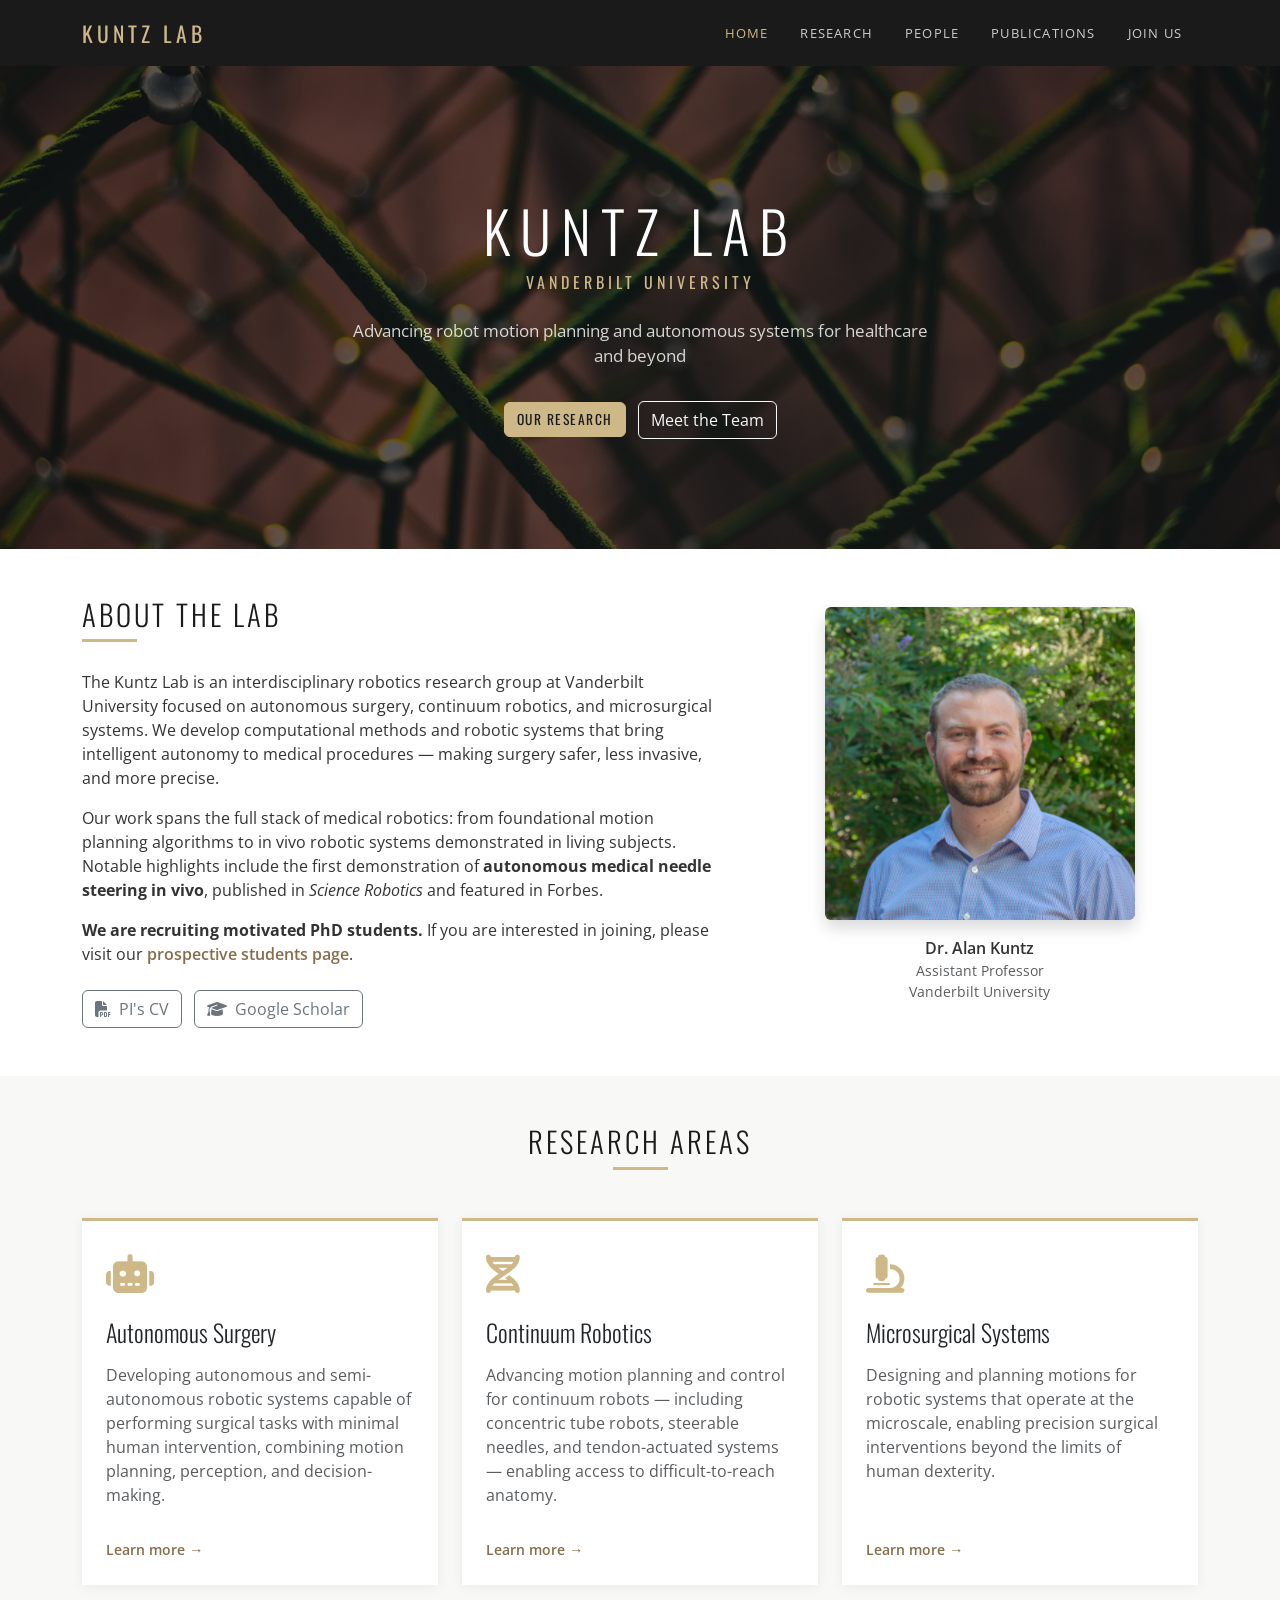
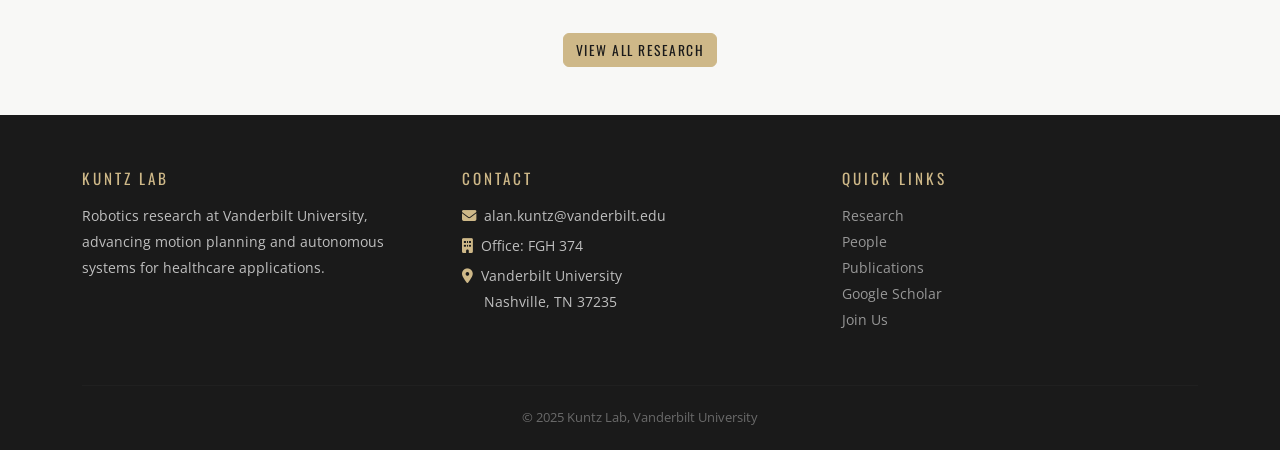
==== commit af385a48: "Transition to lab from personal" ====
--- a/index.html
+++ b/index.html
@@ -1,190 +1,149 @@
-<!--
-Author: W3layouts
-Author URL: http://w3layouts.com
-License: Creative Commons Attribution 3.0 Unported
-License URL: http://creativecommons.org/licenses/by/3.0/
--->
 <!DOCTYPE html>
-<html>
+<html lang="en">
 <head>
-<title>Alan Kuntz</title>
-<!-- for-mobile-apps -->
-<meta name="viewport" content="width=device-width, initial-scale=1">
-<meta http-equiv="Content-Type" content="text/html; charset=utf-8" />
-<meta name="keywords" content="Alan Kuntz, School of Computing" />
-<script type="application/x-javascript"> addEventListener("load", function() { setTimeout(hideURLbar, 0); }, false);
-		function hideURLbar(){ window.scrollTo(0,1); } </script>
-<!-- //for-mobile-apps -->
-<link href="css/bootstrap.css" rel="stylesheet" type="text/css" media="all" />
-<link href="css/style.css" rel="stylesheet" type="text/css" media="all" />
-<!-- js -->
-<script type="text/javascript" src="js/jquery-2.1.4.min.js"></script>
-<!-- //js -->
-<!-- animation-effect -->
-<link href="css/animate.min.css" rel="stylesheet"> 
-<script src="js/wow.min.js"></script>
-<script>
- new WOW().init();
-</script>
-<!-- //animation-effect -->
-<link href='//fonts.googleapis.com/css?family=Oswald' rel='stylesheet' type='text/css'>
-<link href='//fonts.googleapis.com/css?family=Open+Sans:400,300,300italic,400italic,600,600italic,700,700italic,800,800italic' rel='stylesheet' type='text/css'>
-<!-- start-smoth-scrolling -->
-<script type="text/javascript" src="js/move-top.js"></script>
-<script type="text/javascript" src="js/easing.js"></script>
-<script type="text/javascript">
-	jQuery(document).ready(function($) {
-		$(".scroll").click(function(event){		
-			event.preventDefault();
-			$('html,body').animate({scrollTop:$(this.hash).offset().top},1000);
-		});
-	});
-</script>
-<!-- start-smoth-scrolling -->
+  <meta charset="UTF-8">
+  <meta name="viewport" content="width=device-width, initial-scale=1.0">
+  <title>Kuntz Lab | Vanderbilt University</title>
+  <meta name="description" content="Kuntz Lab — Robotics research at Vanderbilt University. Robot motion planning, surgical robotics, and robot design optimization.">
+  <!-- Bootstrap 5 -->
+  <link href="https://cdn.jsdelivr.net/npm/bootstrap@5.3.2/dist/css/bootstrap.min.css" rel="stylesheet">
+  <!-- Font Awesome -->
+  <link href="https://cdnjs.cloudflare.com/ajax/libs/font-awesome/6.5.0/css/all.min.css" rel="stylesheet">
+  <!-- Google Fonts -->
+  <link href="https://fonts.googleapis.com/css2?family=Oswald:wght@300;400;600&family=Open+Sans:wght@300;400;600&display=swap" rel="stylesheet">
+  <!-- Custom -->
+  <link href="css/kuntz-lab.css" rel="stylesheet">
+</head>
+<body>
 
-</head>
-	
-<body>
-<!-- header -->
-	<div class="header">
-		<div class="container">
-			<nav class="navbar navbar-default">
-				<!-- Brand and toggle get grouped for better mobile display -->
-				<div class="navbar-header">
-				  <button type="button" class="navbar-toggle collapsed" data-toggle="collapse" data-target="#bs-example-navbar-collapse-1">
-					<span class="sr-only">Toggle navigation</span>
-					<span class="icon-bar"></span>
-					<span class="icon-bar"></span>
-					<span class="icon-bar"></span>
-				  </button>
-					<div class="logo">
-						<h1><a class="navbar-brand" href="index.html">Alan Kuntz</a></h1>
-					</div>
-				</div>
+<!-- ── Navbar ────────────────────────────────── -->
+<nav class="navbar navbar-expand-lg navbar-dark sticky-top">
+  <div class="container">
+    <a class="navbar-brand" href="index.html">Kuntz Lab</a>
+    <button class="navbar-toggler" type="button" data-bs-toggle="collapse" data-bs-target="#mainNav"
+      aria-controls="mainNav" aria-expanded="false" aria-label="Toggle navigation">
+      <span class="navbar-toggler-icon"></span>
+    </button>
+    <div class="collapse navbar-collapse" id="mainNav">
+      <ul class="navbar-nav ms-auto">
+        <li class="nav-item"><a class="nav-link active" href="index.html">Home</a></li>
+        <li class="nav-item"><a class="nav-link" href="research.html">Research</a></li>
+        <li class="nav-item"><a class="nav-link" href="people.html">People</a></li>
+        <li class="nav-item"><a class="nav-link" href="publications.html">Publications</a></li>
+        <li class="nav-item"><a class="nav-link" href="prospective.html">Join Us</a></li>
+      </ul>
+    </div>
+  </div>
+</nav>
 
-				<!-- Collect the nav links, forms, and other content for toggling -->
-				<div class="collapse navbar-collapse nav-wil" id="bs-example-navbar-collapse-1">
-					<nav class="menu menu--francisco">
-						<ul class="nav navbar-nav menu__list">
-							<li class="menu__item menu__item--current"><a href="index.html" class="menu__link"><span class="menu__helper">About Me</span></a></li>
-							<!-- <li class="menu__item"><a href="research.html" class="menu__link"><span class="menu__helper">Research</span></a></li> -->
-							<li class="menu__item"><a href="https://arm.cs.utah.edu" class="menu__link"><span class="menu__helper">Research Lab</span></a></li>
-							<!-- <li class="menu__item"><a href="https://arm.cs.utah.edu">Research Lab</a></li> -->
-							<li class="menu__item"><a href="images/KuntzSoCCV.pdf" class="menu__link" target="_blank"><span class="menu__helper">CV</span></a></li>
-							<li class="menu__item"><a href="https://arm.cs.utah.edu/publications/" class="menu__link" target="_blank"><span class="menu__helper">Publications</span></a></li>
-							<li class="menu__item"><a href="https://scholar.google.com/citations?user=7uZPiGoAAAAJ&hl=en" class="menu__link" target="_blank"><span class="menu__helper">Google Scholar</span></a></li>
-							<li class="menu__item"><a href="#CONTACT" class="menu__link"><span class="menu__helper">Contact</span></a></li>
-						</ul>
-					</nav>
-				</div>
-				<!-- /.navbar-collapse -->
-			</nav>
-		</div>
-	</div>
-<!-- //header -->
-<!-- banner -->
-	<div class="banner1">
-		<div class="container">
-			<h2 class="animated wow slideInLeft"><a href="index.html">About Me</a></h2>
-		</div>
-	</div>
-<!-- //banner -->
-<!-- about -->
-<div class="about">
-    <div class="container">
-        <div class="about-grids">
-            <div class="col-md-6 about-grids-left">
-                <div class="panel-group" id="accordion" role="tablist" aria-multiselectable="true">
-                    <div class="panel panel-default">
-                        <div id="collapseOne" class="panel-collapse collapse in" role="tabpanel" aria-labelledby="headingOne">
-                            <div class="panel-body panel_text">
-																<p>I am a computer scientist and roboticist with a research focus in robot motion planning, autonomous systems, and robot design optimization.
-																I am particularly passionate about applications for robots in healthcare and surgery. 
-																I am an Assistant Professor in the <a href="https://www.cs.utah.edu">School of Computing (SoC)</a> and the 
-																<a href="https://robotics.coe.utah.edu">Robotics Center</a> at the <a href="https://www.utah.edu">University of Utah</a> where I 
-																lead the <a href="https://arm.cs.utah.edu">Artificial intelligence and Robotics in Medicine Lab (ARMLab)</a>.</p>
-																<p><strong>I am currently looking for motivated students to join my lab, if you are interested please email me and include your CV/Resume!</strong></p>
-																<p>Prior to joining the SoC faculty at Utah I was a postdoctoral scholar in the <a href="http://research.vuse.vanderbilt.edu/MEDLab/people">Medical Engineering and Discovery Lab</a> 
-																at Vanderbilt University. <!--, working with <a href="http://research.vuse.vanderbilt.edu/MEDLab/users/robert-j-webster-iii">Robert J. Webster III</a>. -->
-																I completed my PhD in computer science in the <a href="https://robotics.cs.unc.edu">Computational Robotics Research Group</a> 
-																at the <a href="https://cs.unc.edu">University of North Carolina at Chapel Hill.</a></p>
-                            </div>
-                        </div>
-                    </div>
-                </div>
-            </div>
-            <div class="col-md-6 about-grids-right animated wow slideInRight" data-wow-delay="0s">
-                <img src="images/AlanKuntz-Small.jpg" alt=" " class="img-responsive" />
-            </div>
-            <div class="clearfix"> </div>
+<!-- ── Hero ──────────────────────────────────── -->
+<section class="hero">
+  <div class="container">
+    <h1>Kuntz Lab</h1>
+    <p class="lab-subtitle">Vanderbilt University</p>
+    <p class="lab-tagline">Advancing robot motion planning and autonomous systems for healthcare and beyond</p>
+    <a href="research.html" class="btn btn-gold me-2">Our Research</a>
+    <a href="people.html" class="btn btn-outline-light">Meet the Team</a>
+  </div>
+</section>
+
+<!-- ── About the Lab ─────────────────────────── -->
+<section class="py-5">
+  <div class="container">
+    <div class="row align-items-center g-5">
+      <div class="col-lg-7">
+        <h2 class="section-title">About the Lab</h2>
+        <div class="section-divider"></div>
+        <p class="mb-3">The Kuntz Lab is an interdisciplinary robotics research group at Vanderbilt University focused on autonomous surgery, continuum robotics, and microsurgical systems. We develop computational methods and robotic systems that bring intelligent autonomy to medical procedures — making surgery safer, less invasive, and more precise.</p>
+        <p class="mb-3">Our work spans the full stack of medical robotics: from foundational motion planning algorithms to in vivo robotic systems demonstrated in living subjects. Notable highlights include the first demonstration of <strong>autonomous medical needle steering in vivo</strong>, published in <em>Science Robotics</em> and featured in Forbes.</p>
+        <p class="mb-4"><strong>We are recruiting motivated PhD students.</strong> If you are interested in joining, please visit our <a href="prospective.html" class="text-gold text-decoration-none fw-semibold">prospective students page</a>.</p>
+        <a href="images/KuntzSoCCV.pdf" class="btn btn-outline-secondary" target="_blank">
+          <i class="fas fa-file-pdf me-2"></i>PI's CV
+        </a>
+        <a href="https://scholar.google.com/citations?user=7uZPiGoAAAAJ&hl=en" class="btn btn-outline-secondary ms-2" target="_blank">
+          <i class="fas fa-graduation-cap me-2"></i>Google Scholar
+        </a>
+      </div>
+      <div class="col-lg-5 text-center">
+        <img src="images/AlanKuntz-Small.jpg" alt="Dr. Alan Kuntz"
+          class="img-fluid rounded shadow" style="max-width:310px;">
+        <p class="mt-3 mb-0 fw-semibold">Dr. Alan Kuntz</p>
+        <p class="text-muted small">Assistant Professor<br>Vanderbilt University</p>
+      </div>
+    </div>
+  </div>
+</section>
+
+<!-- ── Research Highlights ────────────────────── -->
+<section class="py-5 bg-lab-gray">
+  <div class="container">
+    <div class="text-center mb-5">
+      <h2 class="section-title">Research Areas</h2>
+      <div class="section-divider mx-auto"></div>
+    </div>
+    <div class="row g-4">
+      <div class="col-md-4 d-flex">
+        <div class="card research-card p-4 w-100 d-flex flex-column">
+          <div class="card-icon"><i class="fas fa-robot"></i></div>
+          <h4 class="mb-3">Autonomous Surgery</h4>
+          <p class="text-muted flex-grow-1">Developing autonomous and semi-autonomous robotic systems capable of performing surgical tasks with minimal human intervention, combining motion planning, perception, and decision-making.</p>
+          <a href="research.html#autonomous-surgery" class="learn-more d-block mt-3">Learn more →</a>
         </div>
+      </div>
+      <div class="col-md-4 d-flex">
+        <div class="card research-card p-4 w-100 d-flex flex-column">
+          <div class="card-icon"><i class="fas fa-dna"></i></div>
+          <h4 class="mb-3">Continuum Robotics</h4>
+          <p class="text-muted flex-grow-1">Advancing motion planning and control for continuum robots — including concentric tube robots, steerable needles, and tendon-actuated systems — enabling access to difficult-to-reach anatomy.</p>
+          <a href="research.html#continuum-robotics" class="learn-more d-block mt-3">Learn more →</a>
+        </div>
+      </div>
+      <div class="col-md-4 d-flex">
+        <div class="card research-card p-4 w-100 d-flex flex-column">
+          <div class="card-icon"><i class="fas fa-microscope"></i></div>
+          <h4 class="mb-3">Microsurgical Systems</h4>
+          <p class="text-muted flex-grow-1">Designing and planning motions for robotic systems that operate at the microscale, enabling precision surgical interventions beyond the limits of human dexterity.</p>
+          <a href="research.html#microsurgical-systems" class="learn-more d-block mt-3">Learn more →</a>
+        </div>
+      </div>
     </div>
-</div>
-<!-- //about -->
-<!-- footer -->
-<div class="footer"><a name="CONTACT"></a>
-		<div class="container">
-			<div class="footer-grids">
-				<div class="col-md-4 footer-grid animated wow slideInLeft" data-wow-delay="0s">
-                    <h3>Contact</h3>
-                    <p>Email: alan DOT kuntz AT utah DOT edu</p>
-                    <!-- <p>Phone: XXX-XXX-XXXX</p> -->
-                    <p>Office: MEB 2162</p>
-					<!-- <div class="social">
-						<ul class="social-nav model-8">
-							<li><a href="#" class="facebook"><i></i></a></li>
-							<li><a href="#" class="twitter"><i> </i></a></li>
-							<li><a href="#" class="g"><i></i></a></li>
-							<li><a href="#" class="p"><i></i></a></li>
-						</ul>
-					</div> -->
-				</div>
-                <div class="col-md-4 footer-grid animated wow slideInLeft" data-wow-delay=".01s">
-                    <br><br><br>
-                    <p>School of Computing</p>
-                    <p>University of Utah</p>
-                    <p>Salt Lake City, UT 84112</p>
-                </div>
-                <div class="clearfix"> </div>
-			</div>
-			<div class="footer-grids1">
-				<div class="footer-grids1-left animated wow slideInLeft">
-                    <ul>
-						<li class="active"><a href="index.html">Home</a></li>
-						<li><a href="https://arm.cs.utah.edu">Research Lab</a></li>
-						<li><a href="images/KuntzSoCCV.pdf">CV</a></li>
-						<li><a href="https://arm.cs.utah.edu/publications/">Publications</a></li>
-						<li><a href="https://scholar.google.com/citations?user=7uZPiGoAAAAJ&hl=en">Google Scholar</a></li>
-						<li><a href="#CONTACT">Contact</a></li>
-					</ul>
-				</div>
-				<div class="footer-grids1-right">
-					<p class="animated wow slideInRight" data-wow-delay="0s">Design by <a href="http://w3layouts.com/">W3layouts</a></p>
-				</div>
-				<div class="clearfix"> </div>
-			</div>
-		</div>
-	</div>
-<!-- //footer -->
-<!-- for bootstrap working -->
-	<script src="js/bootstrap.js"></script>
-<!-- //for bootstrap working -->
-<!-- here stars scrolling icon -->
-	<script type="text/javascript">
-		$(document).ready(function() {
-			/*
-				var defaults = {
-				containerID: 'toTop', // fading element id
-				containerHoverID: 'toTopHover', // fading element hover id
-				scrollSpeed: 1200,
-				easingType: 'linear' 
-				};
-			*/
-								
-			$().UItoTop({ easingType: 'easeOutQuart' });
-								
-			});
-	</script>
-<!-- //here ends scrolling icon -->
+    <div class="text-center mt-5">
+      <a href="research.html" class="btn btn-gold">View All Research</a>
+    </div>
+  </div>
+</section>
+
+<!-- ── Footer ─────────────────────────────────── -->
+<footer>
+  <div class="container">
+    <div class="row g-4">
+      <div class="col-md-4">
+        <h5>Kuntz Lab</h5>
+        <p>Robotics research at Vanderbilt University, advancing motion planning and autonomous systems for healthcare applications.</p>
+      </div>
+      <div class="col-md-4">
+        <h5>Contact</h5>
+        <p class="mb-1"><i class="fas fa-envelope me-2" style="color:var(--vu-gold)"></i>alan.kuntz@vanderbilt.edu</p>
+        <p class="mb-1"><i class="fas fa-building me-2" style="color:var(--vu-gold)"></i>Office: FGH 374</p>
+        <p><i class="fas fa-map-marker-alt me-2" style="color:var(--vu-gold)"></i>Vanderbilt University<br>
+          <span style="margin-left:1.4rem">Nashville, TN 37235</span></p>
+      </div>
+      <div class="col-md-4">
+        <h5>Quick Links</h5>
+        <ul class="list-unstyled">
+          <li><a href="research.html">Research</a></li>
+          <li><a href="people.html">People</a></li>
+          <li><a href="publications.html">Publications</a></li>
+          <li><a href="https://scholar.google.com/citations?user=7uZPiGoAAAAJ&hl=en" target="_blank">Google Scholar</a></li>
+          <li><a href="prospective.html">Join Us</a></li>
+        </ul>
+      </div>
+    </div>
+    <hr>
+    <p class="footer-bottom text-center mb-0">&copy; 2025 Kuntz Lab, Vanderbilt University</p>
+  </div>
+</footer>
+
+<script src="https://cdn.jsdelivr.net/npm/bootstrap@5.3.2/dist/js/bootstrap.bundle.min.js"></script>
 </body>
-</html>+</html>
--- a/css/kuntz-lab.css
+++ b/css/kuntz-lab.css
@@ -0,0 +1,300 @@
+/* Kuntz Lab — Vanderbilt University
+   Custom stylesheet (Bootstrap 5 base)
+   Vanderbilt palette: Gold #CEB888 / Dark gold #866D4B / Black #1A1A1A
+*/
+
+:root {
+  --vu-gold: #CEB888;
+  --vu-gold-dark: #866D4B;
+  --vu-black: #1A1A1A;
+  --vu-gray: #f8f8f6;
+}
+
+/* ── Typography ────────────────────────────── */
+body {
+  font-family: 'Open Sans', sans-serif;
+  color: #333;
+}
+
+h1, h2, h3, h4, h5, h6 {
+  font-family: 'Oswald', sans-serif;
+  font-weight: 300;
+}
+
+.section-title {
+  font-size: 1.8rem;
+  letter-spacing: 3px;
+  text-transform: uppercase;
+  color: var(--vu-black);
+  margin-bottom: 0.5rem;
+}
+
+.section-divider {
+  width: 55px;
+  height: 3px;
+  background: var(--vu-gold);
+  margin-bottom: 1.75rem;
+}
+
+/* ── Navbar ─────────────────────────────────── */
+.navbar {
+  background-color: var(--vu-black) !important;
+  padding: 0.75rem 0;
+}
+
+.navbar-brand {
+  font-family: 'Oswald', sans-serif;
+  font-size: 1.35rem;
+  letter-spacing: 4px;
+  text-transform: uppercase;
+  color: var(--vu-gold) !important;
+}
+
+.navbar-dark .navbar-nav .nav-link {
+  color: rgba(255, 255, 255, 0.78);
+  font-size: 0.8rem;
+  letter-spacing: 1.2px;
+  text-transform: uppercase;
+  padding: 0.5rem 1rem;
+  transition: color 0.2s;
+}
+
+.navbar-dark .navbar-nav .nav-link:hover,
+.navbar-dark .navbar-nav .nav-link.active {
+  color: var(--vu-gold) !important;
+}
+
+/* ── Hero ────────────────────────────────────── */
+.hero {
+  background: linear-gradient(rgba(0, 0, 0, 0.62), rgba(0, 0, 0, 0.62)),
+    url('../images/banner.jpg') center / cover no-repeat;
+  color: #fff;
+  padding: 130px 0 110px;
+  text-align: center;
+}
+
+.hero h1 {
+  font-size: 3.6rem;
+  font-weight: 300;
+  letter-spacing: 10px;
+  text-transform: uppercase;
+  color: #fff;
+  margin-bottom: 0.3rem;
+}
+
+.hero .lab-subtitle {
+  font-family: 'Oswald', sans-serif;
+  font-size: 1rem;
+  color: var(--vu-gold);
+  letter-spacing: 4px;
+  text-transform: uppercase;
+  margin-bottom: 1.5rem;
+}
+
+.hero .lab-tagline {
+  font-size: 1.05rem;
+  color: rgba(255, 255, 255, 0.82);
+  max-width: 580px;
+  margin: 0 auto 2rem;
+}
+
+/* ── Page header banner (inner pages) ──────── */
+.page-header-banner {
+  background: var(--vu-black);
+  padding: 52px 0 44px;
+}
+
+.page-header-banner h2 {
+  font-size: 2rem;
+  letter-spacing: 5px;
+  text-transform: uppercase;
+  color: var(--vu-gold);
+  margin-bottom: 0.4rem;
+}
+
+.page-header-banner p {
+  color: rgba(255, 255, 255, 0.55);
+  letter-spacing: 1px;
+  font-size: 0.9rem;
+}
+
+/* ── Buttons ─────────────────────────────────── */
+.btn-gold {
+  background-color: var(--vu-gold);
+  border-color: var(--vu-gold);
+  color: var(--vu-black);
+  font-family: 'Oswald', sans-serif;
+  font-weight: 400;
+  letter-spacing: 1.5px;
+  text-transform: uppercase;
+  font-size: 0.85rem;
+}
+
+.btn-gold:hover {
+  background-color: var(--vu-gold-dark);
+  border-color: var(--vu-gold-dark);
+  color: #fff;
+}
+
+.btn-outline-gold {
+  border-color: var(--vu-gold);
+  color: var(--vu-gold);
+  font-family: 'Oswald', sans-serif;
+  font-weight: 400;
+  letter-spacing: 1.5px;
+  text-transform: uppercase;
+  font-size: 0.85rem;
+}
+
+.btn-outline-gold:hover {
+  background-color: var(--vu-gold);
+  color: var(--vu-black);
+}
+
+/* ── Research cards ──────────────────────────── */
+.research-card {
+  border: none;
+  border-top: 3px solid var(--vu-gold);
+  border-radius: 0;
+  box-shadow: 0 2px 12px rgba(0, 0, 0, 0.06);
+  transition: box-shadow 0.3s;
+}
+
+.research-card:hover {
+  box-shadow: 0 8px 28px rgba(0, 0, 0, 0.13);
+}
+
+.research-card .card-icon {
+  font-size: 2.4rem;
+  color: var(--vu-gold);
+  margin-bottom: 1rem;
+}
+
+.research-card .learn-more {
+  color: var(--vu-gold-dark);
+  text-decoration: none;
+  font-size: 0.9rem;
+  font-weight: 600;
+}
+
+.research-card .learn-more:hover {
+  color: var(--vu-gold);
+}
+
+/* ── People cards ────────────────────────────── */
+.people-card {
+  text-align: center;
+  border: none;
+  background: transparent;
+}
+
+.people-card img {
+  width: 160px;
+  height: 160px;
+  object-fit: cover;
+  border-radius: 50%;
+  border: 4px solid var(--vu-gold);
+  margin-bottom: 1rem;
+}
+
+.people-card .member-placeholder {
+  width: 160px;
+  height: 160px;
+  border-radius: 50%;
+  border: 4px solid var(--vu-gold);
+  background: #e8e4dc;
+  display: inline-flex;
+  align-items: center;
+  justify-content: center;
+  margin-bottom: 1rem;
+  font-size: 2.5rem;
+  color: var(--vu-gold-dark);
+}
+
+/* ── Section bg alternation ──────────────────── */
+.bg-lab-gray {
+  background-color: var(--vu-gray);
+}
+
+/* ── Utility ─────────────────────────────────── */
+.text-gold {
+  color: var(--vu-gold-dark) !important;
+}
+
+.border-gold {
+  border-color: var(--vu-gold) !important;
+}
+
+/* ── Research section anchors ────────────────── */
+.research-section {
+  padding: 72px 0;
+}
+
+.research-section .research-icon {
+  font-size: 2.8rem;
+  color: var(--vu-gold);
+  margin-bottom: 1rem;
+}
+
+/* ── Publication list ────────────────────────── */
+.pub-item {
+  border-left: 3px solid var(--vu-gold);
+  padding: 0.75rem 1rem 0.75rem 1.25rem;
+  margin-bottom: 1.2rem;
+  background: #fff;
+  box-shadow: 0 1px 6px rgba(0, 0, 0, 0.06);
+}
+
+.pub-item .pub-title {
+  font-weight: 600;
+  color: var(--vu-black);
+}
+
+.pub-item .pub-venue {
+  font-style: italic;
+  color: #666;
+  font-size: 0.9rem;
+}
+
+/* ── Footer ──────────────────────────────────── */
+footer {
+  background: var(--vu-black);
+  color: rgba(255, 255, 255, 0.72);
+  padding: 54px 0 20px;
+}
+
+footer h5 {
+  font-family: 'Oswald', sans-serif;
+  font-weight: 400;
+  letter-spacing: 3px;
+  text-transform: uppercase;
+  color: var(--vu-gold);
+  font-size: 0.95rem;
+  margin-bottom: 1rem;
+}
+
+footer p,
+footer li {
+  font-size: 0.9rem;
+  line-height: 1.8;
+}
+
+footer a {
+  color: rgba(255, 255, 255, 0.55);
+  text-decoration: none;
+  transition: color 0.2s;
+}
+
+footer a:hover {
+  color: var(--vu-gold);
+}
+
+footer hr {
+  border-color: rgba(255, 255, 255, 0.1);
+  margin: 36px 0 20px;
+}
+
+footer .footer-bottom {
+  color: rgba(255, 255, 255, 0.35);
+  font-size: 0.82rem;
+}
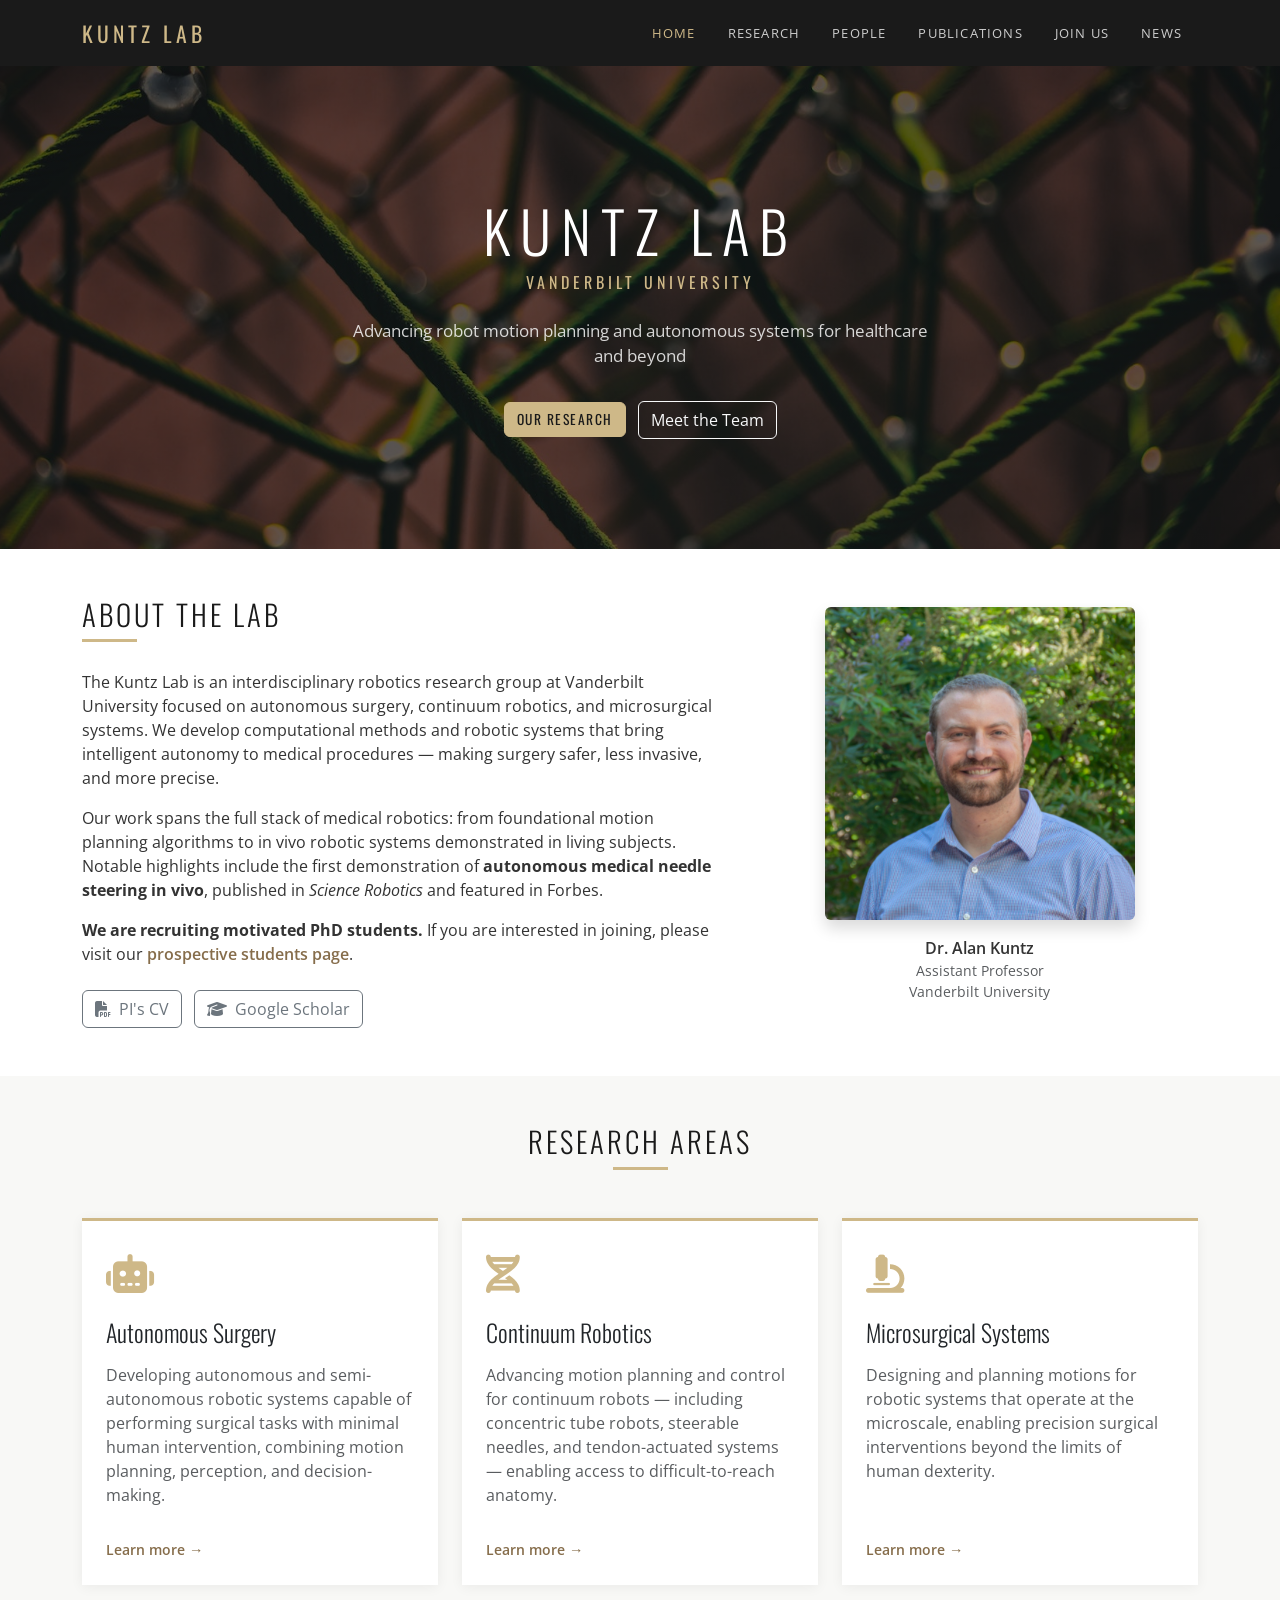
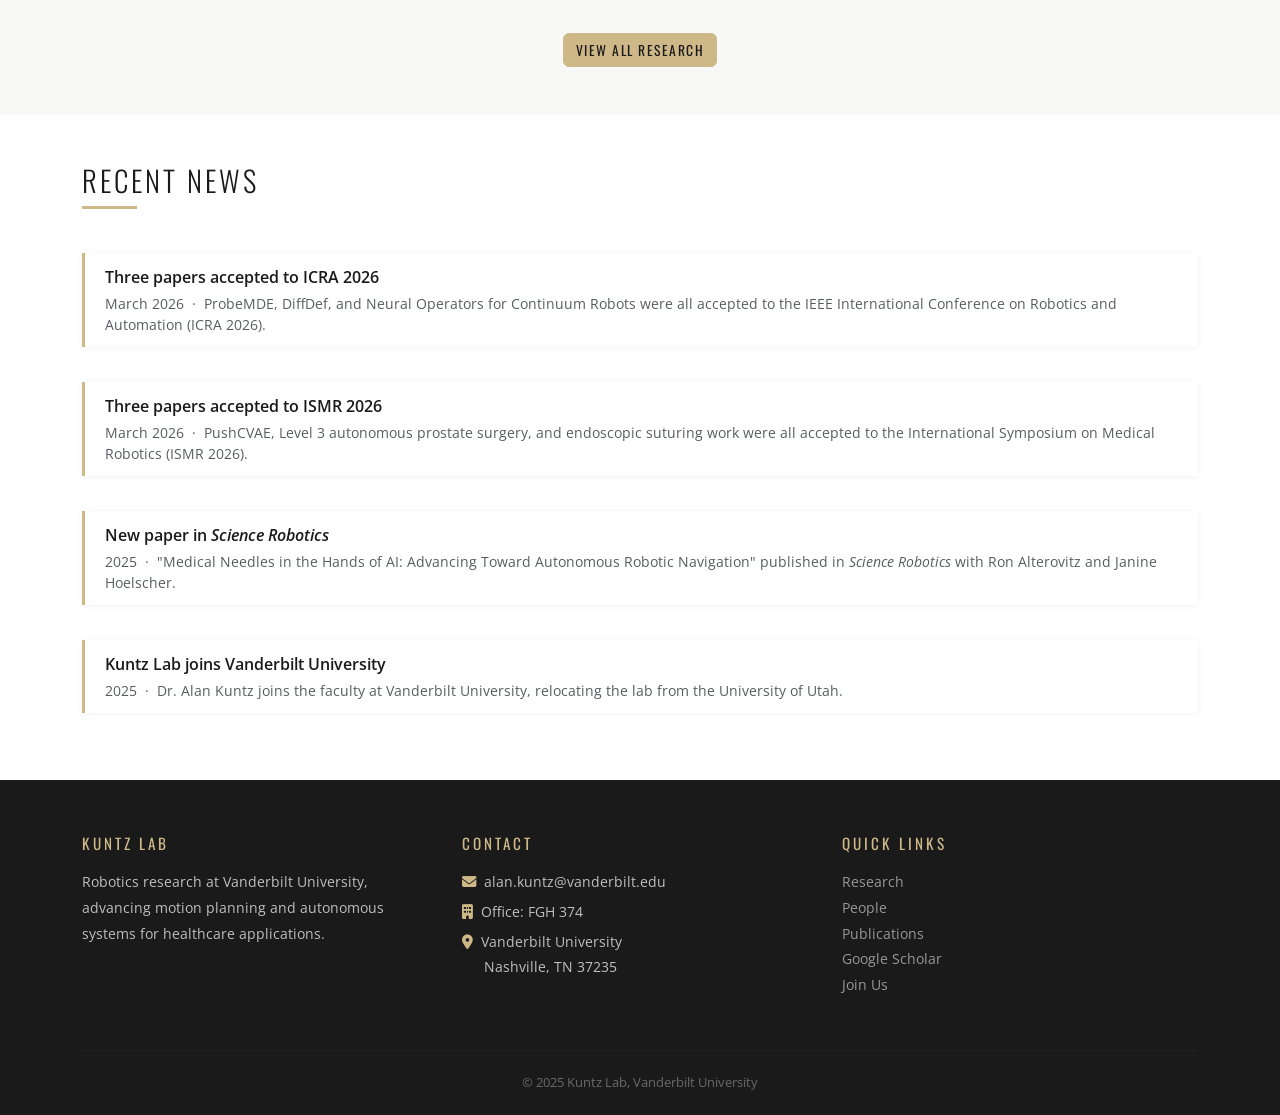
==== commit 686ce5f6: "More changes" ====
--- a/index.html
+++ b/index.html
@@ -31,6 +31,7 @@
         <li class="nav-item"><a class="nav-link" href="people.html">People</a></li>
         <li class="nav-item"><a class="nav-link" href="publications.html">Publications</a></li>
         <li class="nav-item"><a class="nav-link" href="prospective.html">Join Us</a></li>
+        <li class="nav-item"><a class="nav-link" href="#news">News</a></li>
       </ul>
     </div>
   </div>
@@ -57,7 +58,7 @@
         <p class="mb-3">The Kuntz Lab is an interdisciplinary robotics research group at Vanderbilt University focused on autonomous surgery, continuum robotics, and microsurgical systems. We develop computational methods and robotic systems that bring intelligent autonomy to medical procedures — making surgery safer, less invasive, and more precise.</p>
         <p class="mb-3">Our work spans the full stack of medical robotics: from foundational motion planning algorithms to in vivo robotic systems demonstrated in living subjects. Notable highlights include the first demonstration of <strong>autonomous medical needle steering in vivo</strong>, published in <em>Science Robotics</em> and featured in Forbes.</p>
         <p class="mb-4"><strong>We are recruiting motivated PhD students.</strong> If you are interested in joining, please visit our <a href="prospective.html" class="text-gold text-decoration-none fw-semibold">prospective students page</a>.</p>
-        <a href="images/KuntzSoCCV.pdf" class="btn btn-outline-secondary" target="_blank">
+        <a href="images/Kuntz_CV-3-26.pdf" class="btn btn-outline-secondary" target="_blank">
           <i class="fas fa-file-pdf me-2"></i>PI's CV
         </a>
         <a href="https://scholar.google.com/citations?user=7uZPiGoAAAAJ&hl=en" class="btn btn-outline-secondary ms-2" target="_blank">
@@ -113,6 +114,45 @@
   </div>
 </section>
 
+<!-- ── Recent News ────────────────────────────── -->
+<section id="news" class="py-5">
+  <div class="container">
+    <h2 class="section-title">Recent News</h2>
+    <div class="section-divider"></div>
+    <div class="row g-3 mt-1">
+
+      <div class="col-12">
+        <div class="pub-item">
+          <p class="pub-title mb-1">Three papers accepted to ICRA 2026</p>
+          <p class="text-muted small mb-0">March 2026 &nbsp;·&nbsp; ProbeMDE, DiffDef, and Neural Operators for Continuum Robots were all accepted to the IEEE International Conference on Robotics and Automation (ICRA 2026).</p>
+        </div>
+      </div>
+
+      <div class="col-12">
+        <div class="pub-item">
+          <p class="pub-title mb-1">Three papers accepted to ISMR 2026</p>
+          <p class="text-muted small mb-0">March 2026 &nbsp;·&nbsp; PushCVAE, Level 3 autonomous prostate surgery, and endoscopic suturing work were all accepted to the International Symposium on Medical Robotics (ISMR 2026).</p>
+        </div>
+      </div>
+
+      <div class="col-12">
+        <div class="pub-item">
+          <p class="pub-title mb-1">New paper in <em>Science Robotics</em></p>
+          <p class="text-muted small mb-0">2025 &nbsp;·&nbsp; "Medical Needles in the Hands of AI: Advancing Toward Autonomous Robotic Navigation" published in <em>Science Robotics</em> with Ron Alterovitz and Janine Hoelscher.</p>
+        </div>
+      </div>
+
+      <div class="col-12">
+        <div class="pub-item">
+          <p class="pub-title mb-1">Kuntz Lab joins Vanderbilt University</p>
+          <p class="text-muted small mb-0">2025 &nbsp;·&nbsp; Dr. Alan Kuntz joins the faculty at Vanderbilt University, relocating the lab from the University of Utah.</p>
+        </div>
+      </div>
+
+    </div>
+  </div>
+</section>
+
 <!-- ── Footer ─────────────────────────────────── -->
 <footer>
   <div class="container">
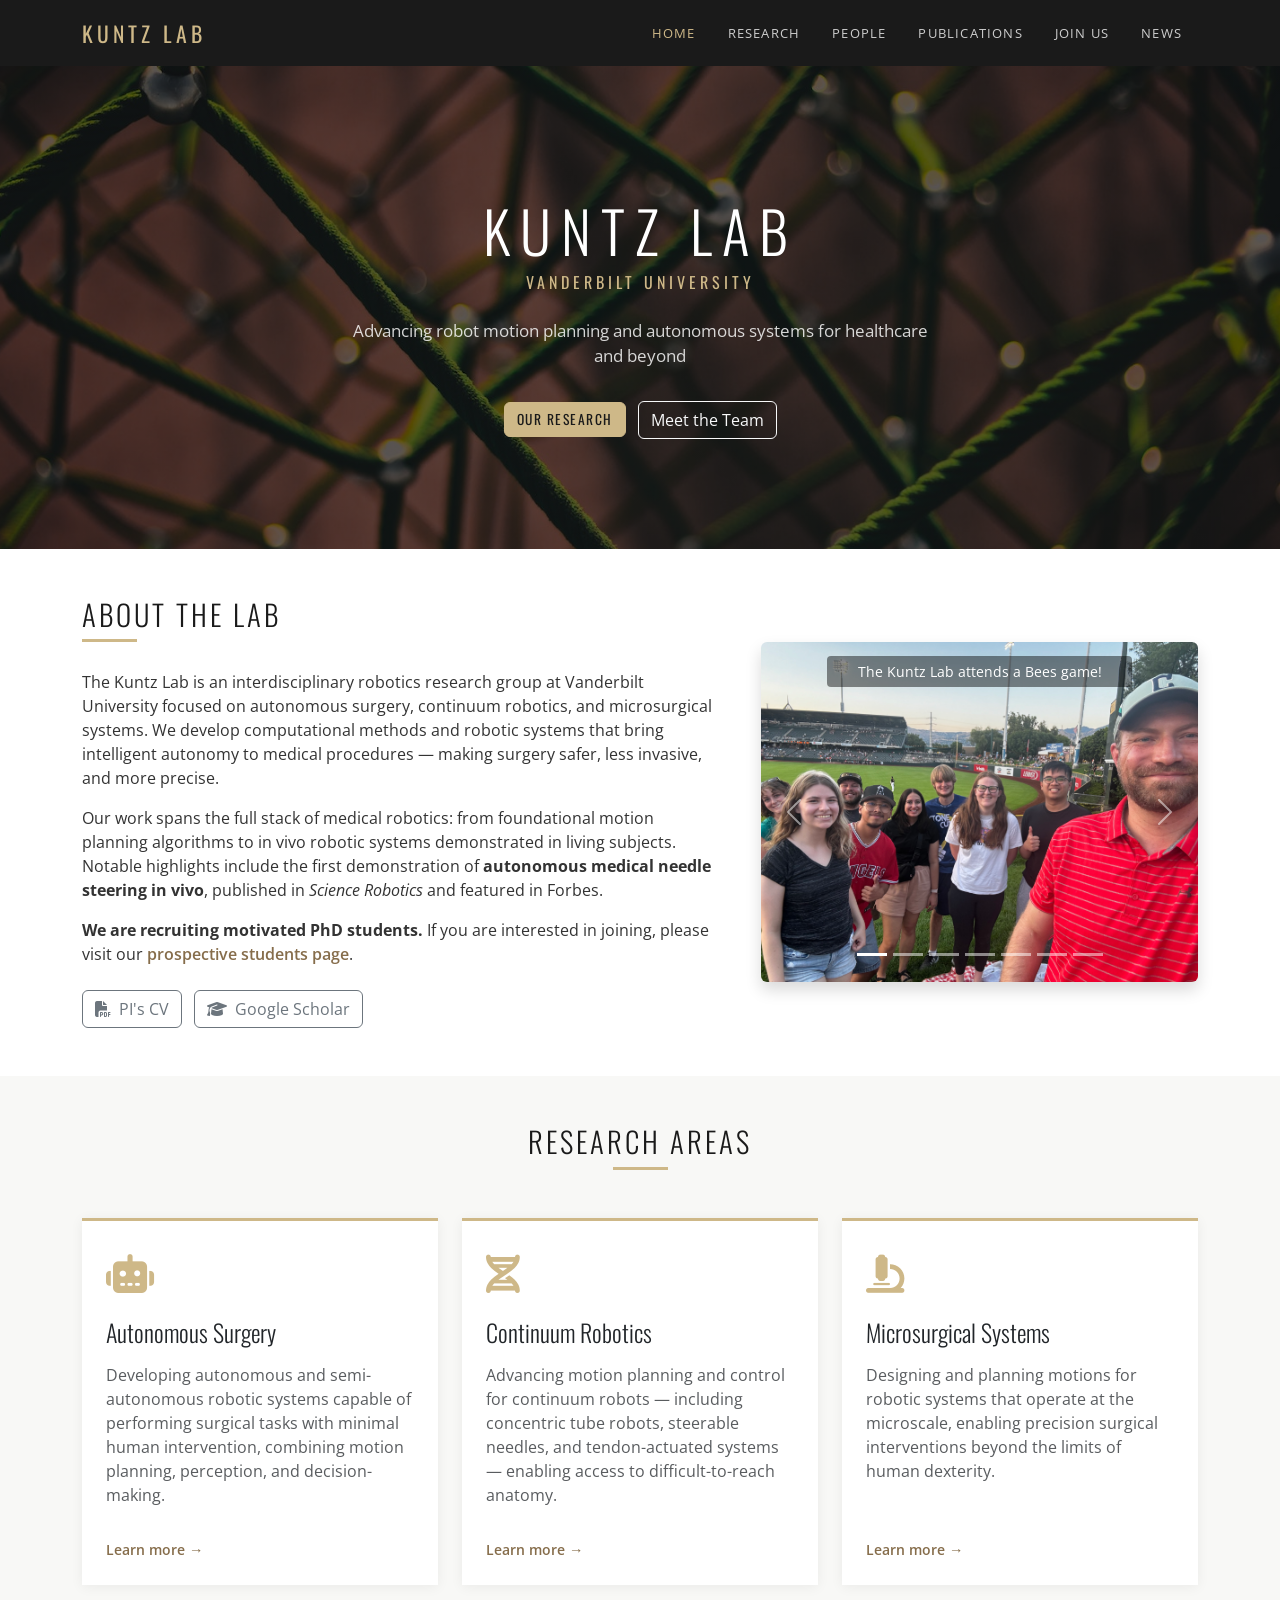
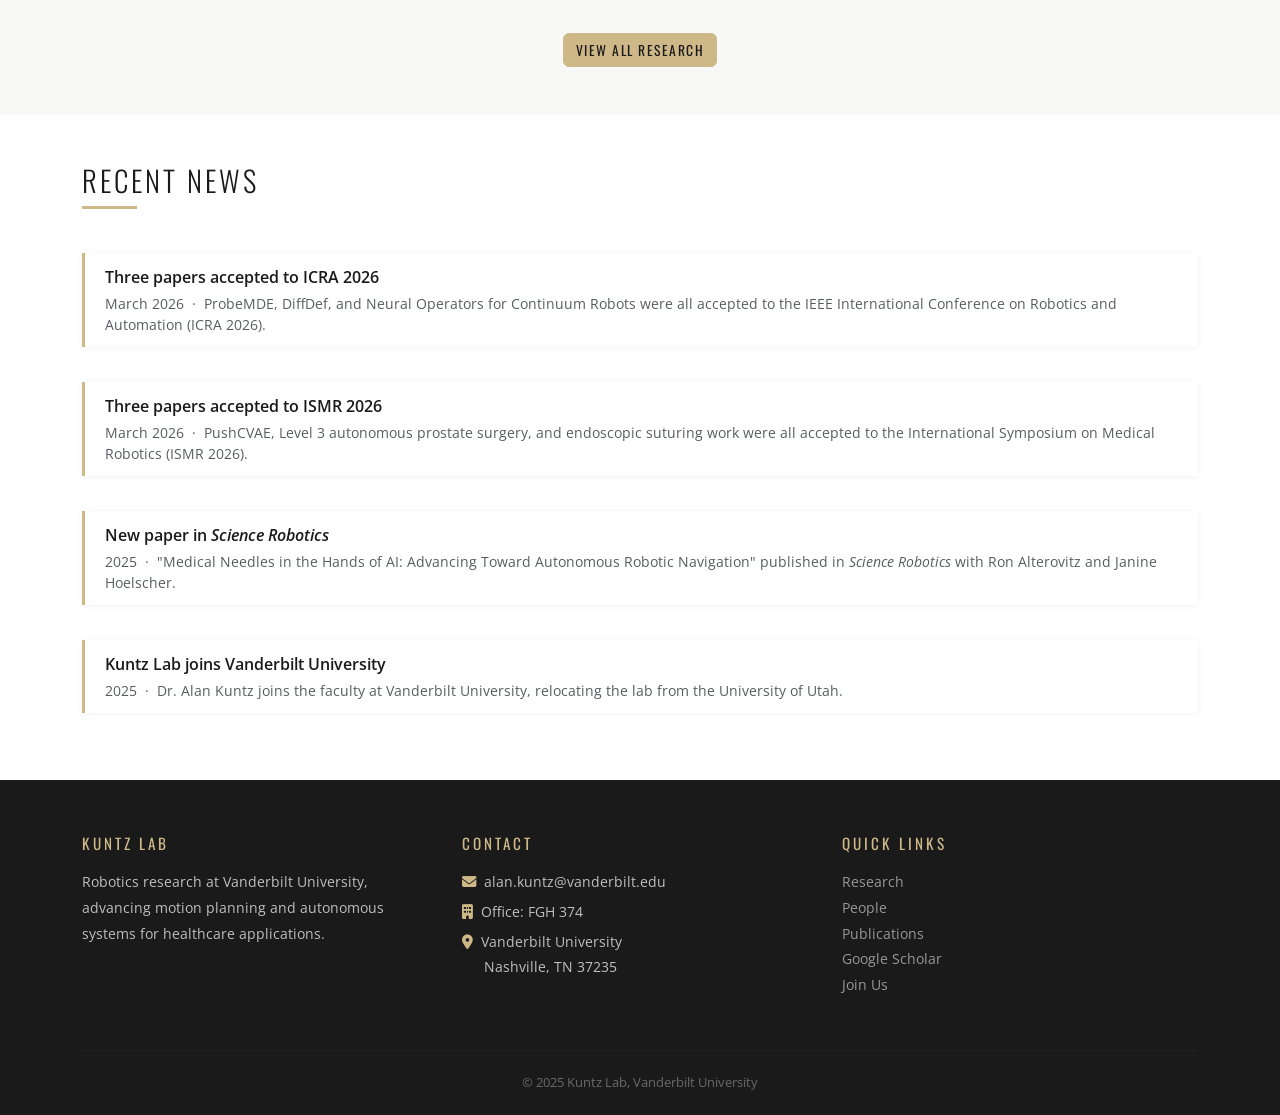
==== commit 55fea08d: "Updating images etc" ====
--- a/index.html
+++ b/index.html
@@ -1,7 +1,8 @@
 <!DOCTYPE html>
 <html lang="en">
 <head>
-  <meta charset="UTF-8">
+  <meta charset="UTF-8">
+  <link rel="icon" href="favicon.ico">
   <meta name="viewport" content="width=device-width, initial-scale=1.0">
   <title>Kuntz Lab | Vanderbilt University</title>
   <meta name="description" content="Kuntz Lab — Robotics research at Vanderbilt University. Robot motion planning, surgical robotics, and robot design optimization.">
@@ -65,11 +66,97 @@
           <i class="fas fa-graduation-cap me-2"></i>Google Scholar
         </a>
       </div>
-      <div class="col-lg-5 text-center">
-        <img src="images/AlanKuntz-Small.jpg" alt="Dr. Alan Kuntz"
-          class="img-fluid rounded shadow" style="max-width:310px;">
-        <p class="mt-3 mb-0 fw-semibold">Dr. Alan Kuntz</p>
-        <p class="text-muted small">Assistant Professor<br>Vanderbilt University</p>
+      <div class="col-lg-5">
+        <!-- ── Lab photo carousel ─────────────────
+             To add a slide: copy a <div class="carousel-item"> block,
+             update the img src/alt, caption text, and add a new
+             <button> to .carousel-indicators with the next data-bs-slide-to value.
+        ──────────────────────────────────────────── -->
+        <div id="labCarousel" class="carousel slide rounded shadow overflow-hidden" data-bs-ride="carousel" data-bs-interval="5000">
+          <div class="carousel-indicators">
+            <button type="button" data-bs-target="#labCarousel" data-bs-slide-to="0" class="active" aria-current="true" aria-label="Slide 1"></button>
+            <button type="button" data-bs-target="#labCarousel" data-bs-slide-to="1" aria-label="Slide 2"></button>
+            <button type="button" data-bs-target="#labCarousel" data-bs-slide-to="2" aria-label="Slide 3"></button>
+            <button type="button" data-bs-target="#labCarousel" data-bs-slide-to="3" aria-label="Slide 4"></button>
+            <button type="button" data-bs-target="#labCarousel" data-bs-slide-to="4" aria-label="Slide 5"></button>
+            <button type="button" data-bs-target="#labCarousel" data-bs-slide-to="5" aria-label="Slide 6"></button>
+            <button type="button" data-bs-target="#labCarousel" data-bs-slide-to="6" aria-label="Slide 7"></button>
+          </div>
+          <div class="carousel-inner">
+
+            <!-- Slide 1 -->
+            <div class="carousel-item active">
+              <img src="images/BeesGame.jpeg" class="d-block w-100" alt="Kuntz Lab at a Bees game"
+                style="height:340px; object-fit:cover;">
+              <div class="carousel-caption" style="background:rgba(0,0,0,0.45); border-radius:4px; padding:5px 12px; top:14px; bottom:auto;">
+                <p class="mb-0 small">The Kuntz Lab attends a Bees game!</p>
+              </div>
+            </div>
+
+            <!-- Slide 2 — CoRL 2025 -->
+            <div class="carousel-item">
+              <img src="images/CoRL2025.jpeg" class="d-block w-100" alt="CoRL 2025"
+                style="height:340px; object-fit:cover;">
+              <div class="carousel-caption" style="background:rgba(0,0,0,0.45); border-radius:4px; padding:5px 12px; top:14px; bottom:auto;">
+                <p class="mb-0 small">CoRL 2025</p>
+              </div>
+            </div>
+
+            <!-- Slide 3 — IROS 2024 -->
+            <div class="carousel-item">
+              <img src="images/iros2024.jpeg" class="d-block w-100" alt="IROS 2024"
+                style="height:340px; object-fit:cover;">
+              <div class="carousel-caption" style="background:rgba(0,0,0,0.45); border-radius:4px; padding:5px 12px; top:14px; bottom:auto;">
+                <p class="mb-0 small">IROS 2024</p>
+              </div>
+            </div>
+
+            <!-- Slide 4 — ICRA 2024 -->
+            <div class="carousel-item">
+              <img src="images/KuntzLab_ICRA-1.jpeg" class="d-block w-100" alt="ICRA 2024"
+                style="height:340px; object-fit:cover;">
+              <div class="carousel-caption" style="background:rgba(0,0,0,0.45); border-radius:4px; padding:5px 12px; top:14px; bottom:auto;">
+                <p class="mb-0 small">ICRA 2024</p>
+              </div>
+            </div>
+
+            <!-- Slide 5 — ISMR 2024 -->
+            <div class="carousel-item">
+              <img src="images/ISMR2024.jpeg" class="d-block w-100" alt="ISMR 2024"
+                style="height:340px; object-fit:cover;">
+              <div class="carousel-caption" style="background:rgba(0,0,0,0.45); border-radius:4px; padding:5px 12px; top:14px; bottom:auto;">
+                <p class="mb-0 small">ISMR 2024</p>
+              </div>
+            </div>
+
+            <!-- Slide 6 — Hamlyn 2023 -->
+            <div class="carousel-item">
+              <img src="images/Hamlyn2023.jpeg" class="d-block w-100" alt="Hamlyn 2023"
+                style="height:340px; object-fit:cover;">
+              <div class="carousel-caption" style="background:rgba(0,0,0,0.45); border-radius:4px; padding:5px 12px; top:14px; bottom:auto;">
+                <p class="mb-0 small">Hamlyn 2023</p>
+              </div>
+            </div>
+
+            <!-- Slide 7 — PI -->
+            <div class="carousel-item">
+              <img src="images/AlanKuntz-Small.jpg" class="d-block w-100" alt="Dr. Alan Kuntz"
+                style="height:340px; object-fit:cover;">
+              <div class="carousel-caption" style="background:rgba(0,0,0,0.45); border-radius:4px; padding:5px 12px; top:14px; bottom:auto;">
+                <p class="mb-0 small">Dr. Alan Kuntz &nbsp;·&nbsp; Principal Investigator &nbsp;·&nbsp; Assistant Professor, Vanderbilt University</p>
+              </div>
+            </div>
+
+          </div>
+          <button class="carousel-control-prev" type="button" data-bs-target="#labCarousel" data-bs-slide="prev">
+            <span class="carousel-control-prev-icon" aria-hidden="true"></span>
+            <span class="visually-hidden">Previous</span>
+          </button>
+          <button class="carousel-control-next" type="button" data-bs-target="#labCarousel" data-bs-slide="next">
+            <span class="carousel-control-next-icon" aria-hidden="true"></span>
+            <span class="visually-hidden">Next</span>
+          </button>
+        </div>
       </div>
     </div>
   </div>
--- a/css/kuntz-lab.css
+++ b/css/kuntz-lab.css
@@ -250,6 +250,17 @@
   color: var(--vu-black);
 }
 
+.bold-no-underline-black {
+  font-weight: 600;
+  color: var(--vu-black);
+  text-decoration: none;
+}
+
+.bold-no-underline-black:hover {
+  color: var(--vu-black);
+  text-decoration: underline;
+}
+
 .pub-item .pub-venue {
   font-style: italic;
   color: #666;
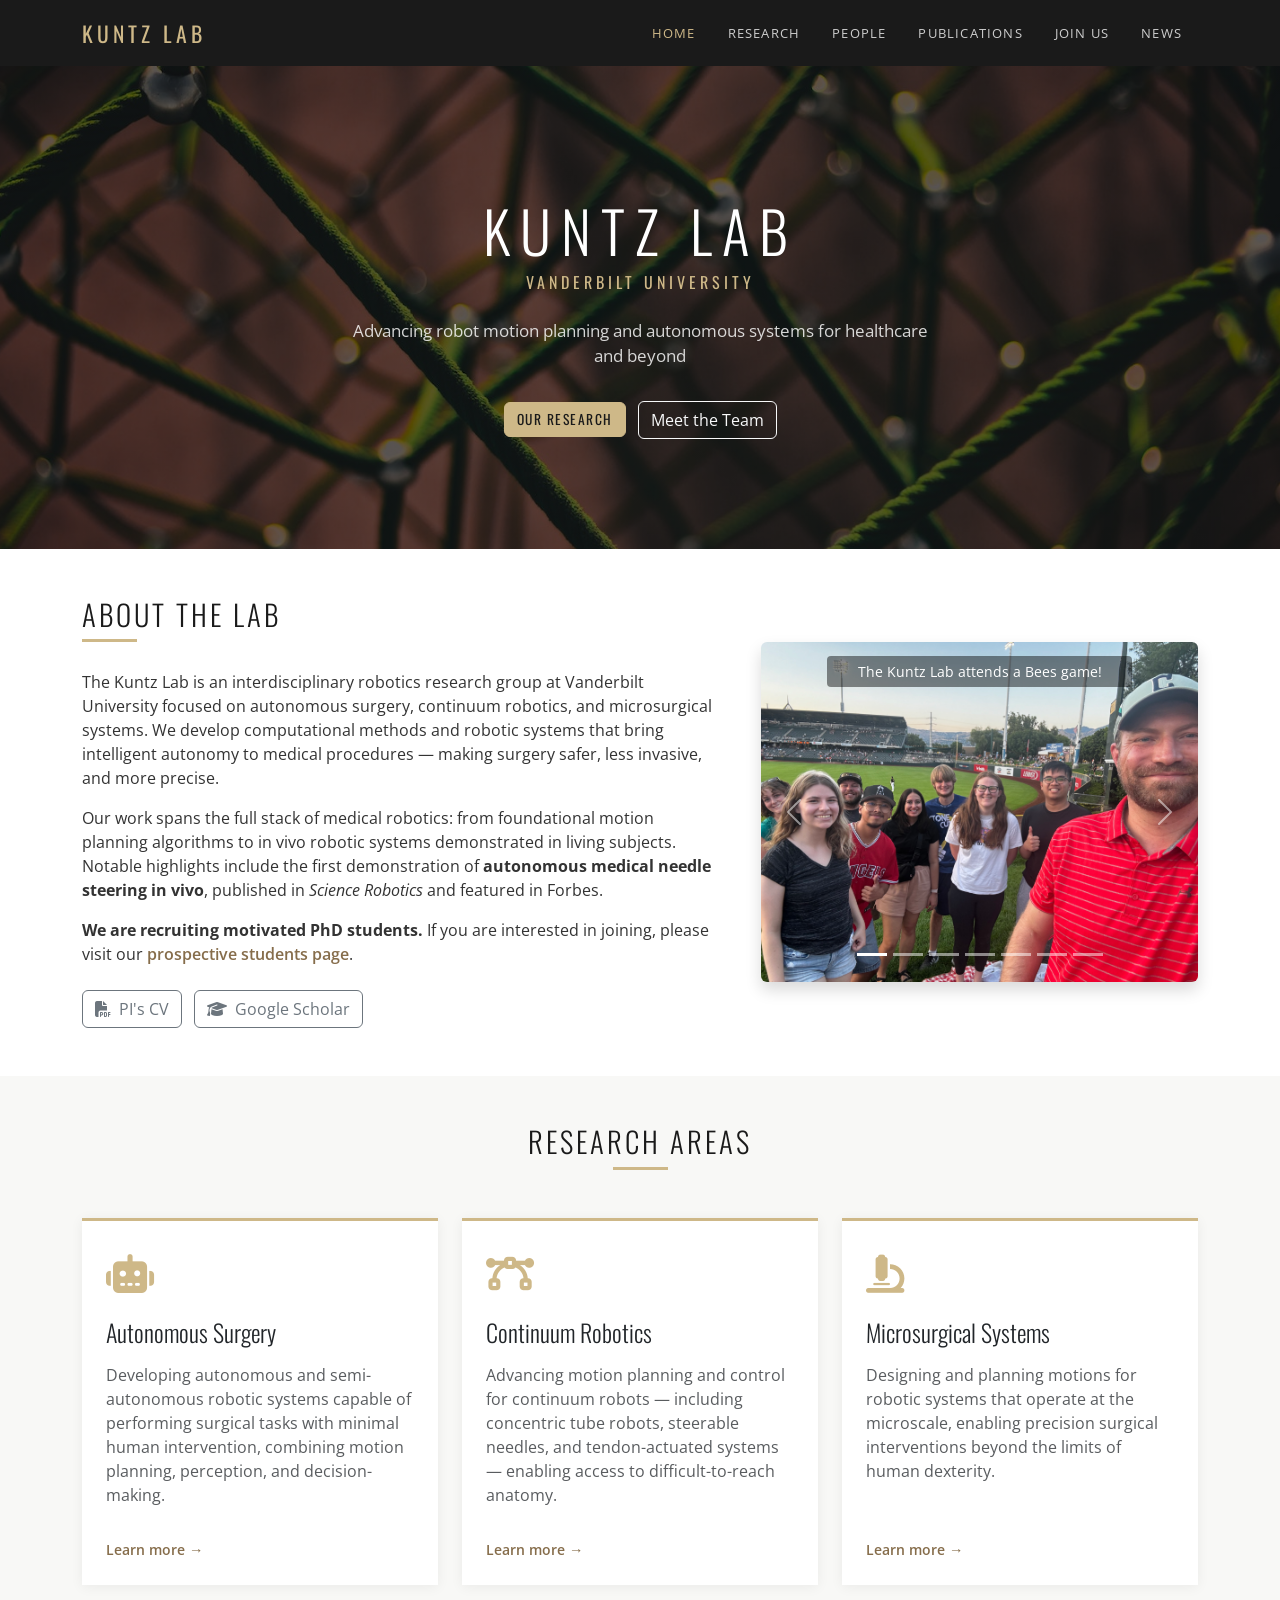
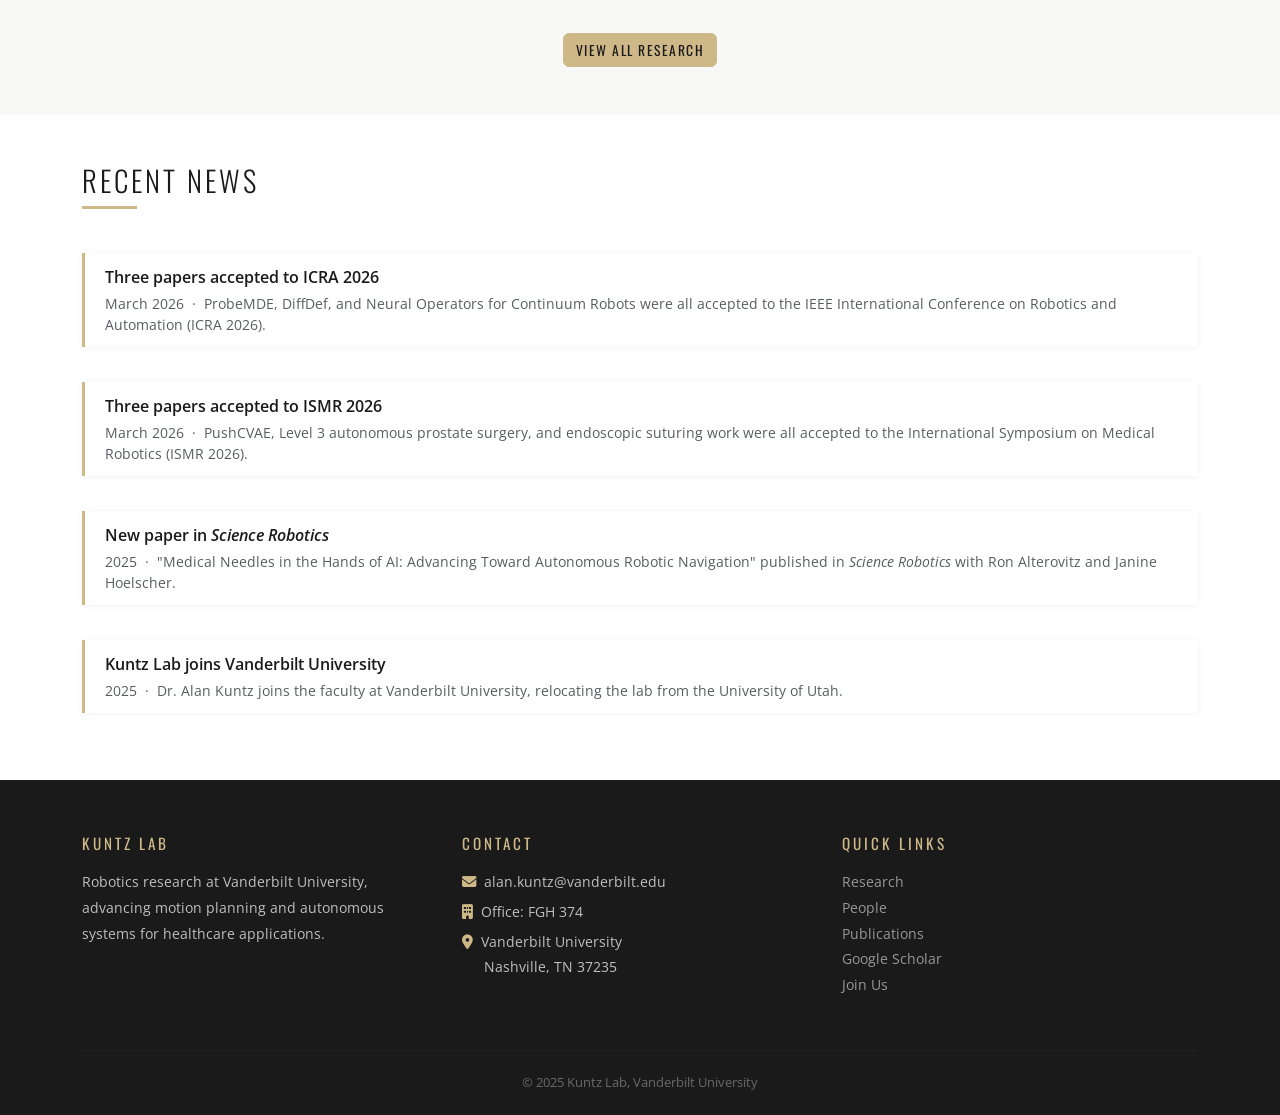
==== commit d4b8ea99: "minor changes" ====
--- a/index.html
+++ b/index.html
@@ -1,7 +1,7 @@
 <!DOCTYPE html>
 <html lang="en">
 <head>
-  <meta charset="UTF-8">
+  <meta charset="UTF-8">
   <link rel="icon" href="favicon.ico">
   <meta name="viewport" content="width=device-width, initial-scale=1.0">
   <title>Kuntz Lab | Vanderbilt University</title>
@@ -180,7 +180,7 @@
       </div>
       <div class="col-md-4 d-flex">
         <div class="card research-card p-4 w-100 d-flex flex-column">
-          <div class="card-icon"><i class="fas fa-dna"></i></div>
+          <div class="card-icon"><i class="fas fa-bezier-curve"></i></div>
           <h4 class="mb-3">Continuum Robotics</h4>
           <p class="text-muted flex-grow-1">Advancing motion planning and control for continuum robots — including concentric tube robots, steerable needles, and tendon-actuated systems — enabling access to difficult-to-reach anatomy.</p>
           <a href="research.html#continuum-robotics" class="learn-more d-block mt-3">Learn more →</a>
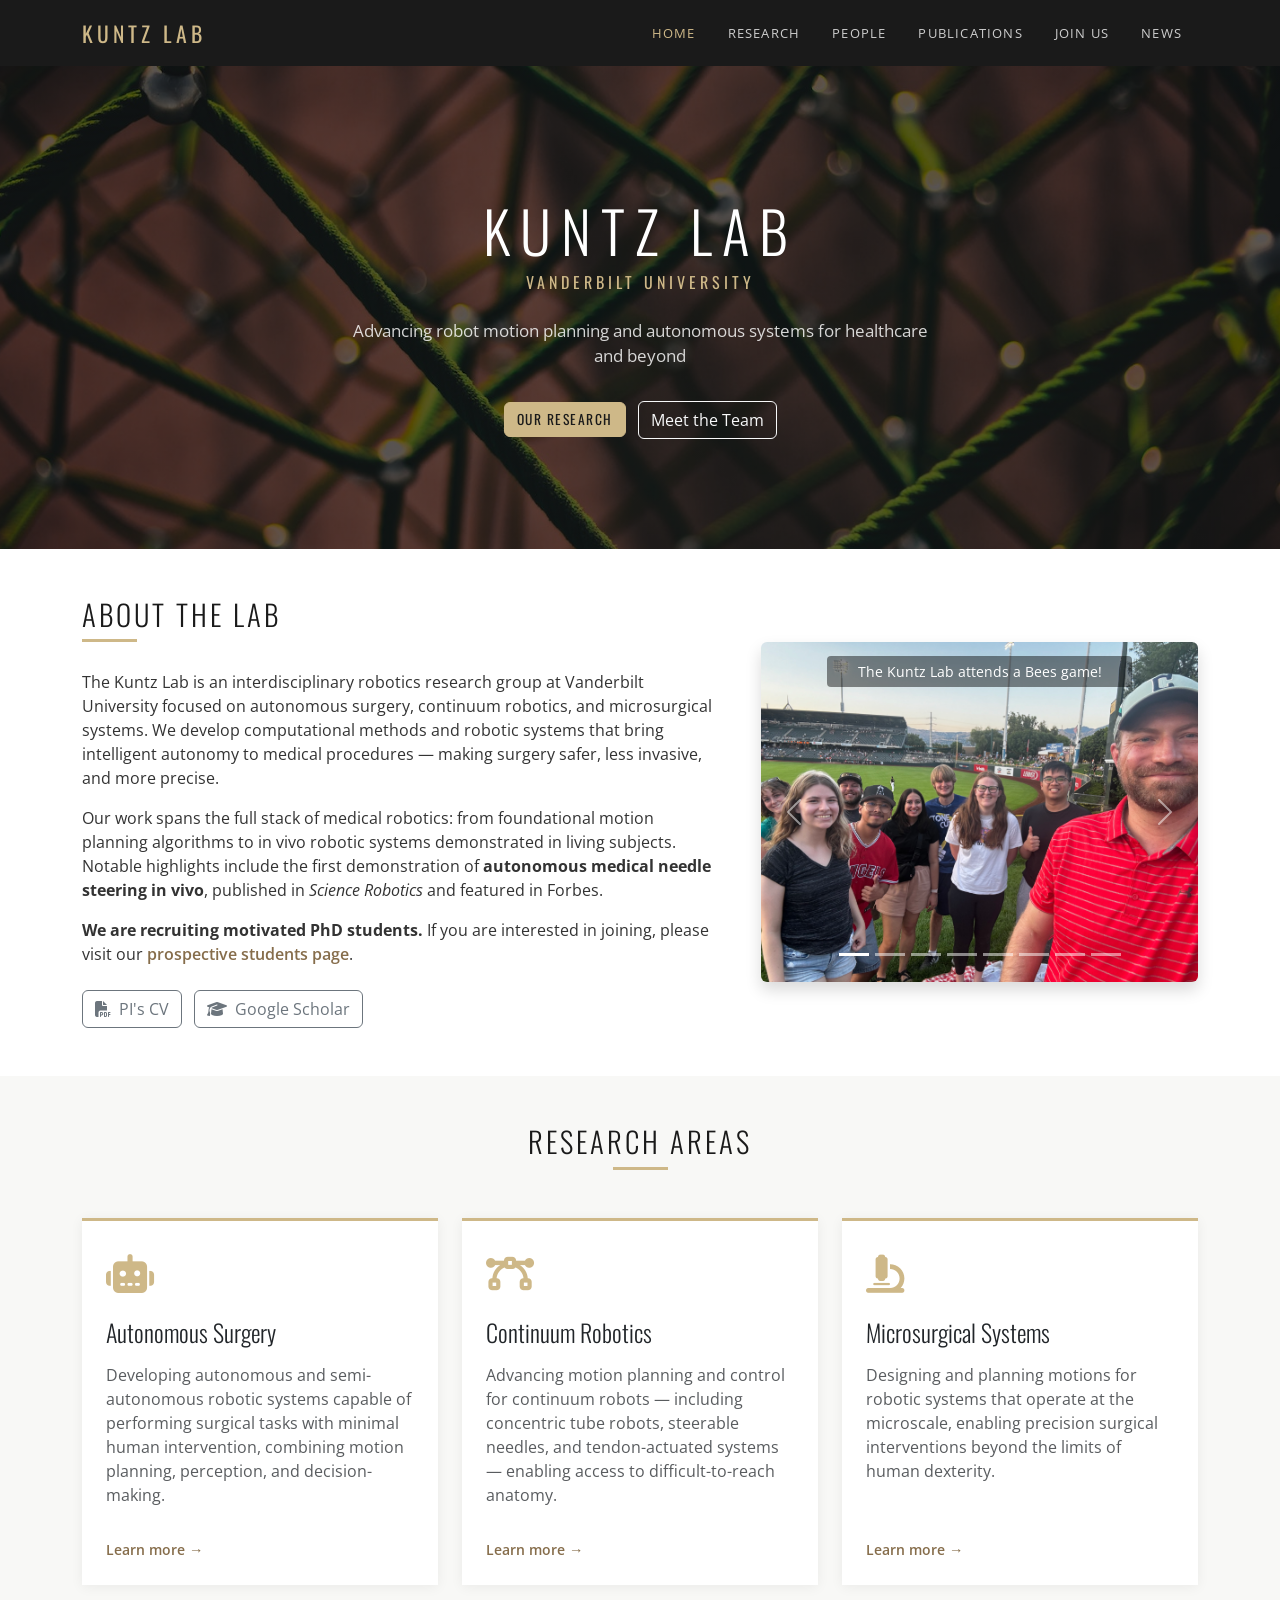
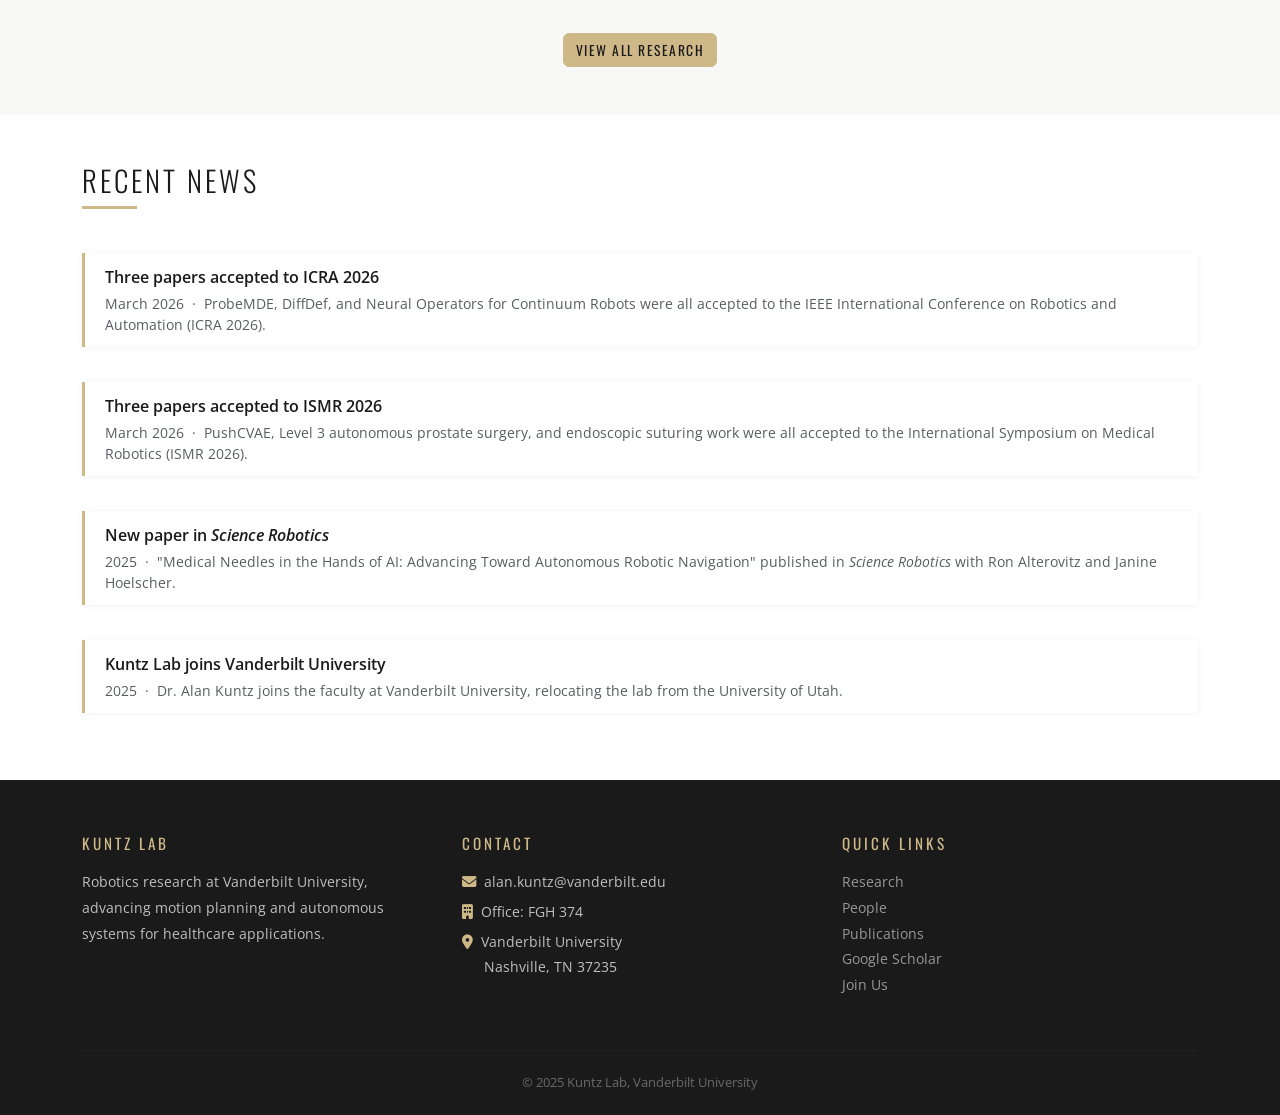
==== commit ae839181: "Add ICRA 2026 photo to home page carousel Co-Authored-By: Claude Opus 5.5 <noreply@anthropic.com>" ====
--- a/index.html
+++ b/index.html
@@ -1,276 +1,286 @@
-<!DOCTYPE html>
-<html lang="en">
-<head>
-  <meta charset="UTF-8">
-  <link rel="icon" href="favicon.ico">
-  <meta name="viewport" content="width=device-width, initial-scale=1.0">
-  <title>Kuntz Lab | Vanderbilt University</title>
-  <meta name="description" content="Kuntz Lab — Robotics research at Vanderbilt University. Robot motion planning, surgical robotics, and robot design optimization.">
-  <!-- Bootstrap 5 -->
-  <link href="https://cdn.jsdelivr.net/npm/bootstrap@5.3.2/dist/css/bootstrap.min.css" rel="stylesheet">
-  <!-- Font Awesome -->
-  <link href="https://cdnjs.cloudflare.com/ajax/libs/font-awesome/6.5.0/css/all.min.css" rel="stylesheet">
-  <!-- Google Fonts -->
-  <link href="https://fonts.googleapis.com/css2?family=Oswald:wght@300;400;600&family=Open+Sans:wght@300;400;600&display=swap" rel="stylesheet">
-  <!-- Custom -->
-  <link href="css/kuntz-lab.css" rel="stylesheet">
-</head>
-<body>
-
-<!-- ── Navbar ────────────────────────────────── -->
-<nav class="navbar navbar-expand-lg navbar-dark sticky-top">
-  <div class="container">
-    <a class="navbar-brand" href="index.html">Kuntz Lab</a>
-    <button class="navbar-toggler" type="button" data-bs-toggle="collapse" data-bs-target="#mainNav"
-      aria-controls="mainNav" aria-expanded="false" aria-label="Toggle navigation">
-      <span class="navbar-toggler-icon"></span>
-    </button>
-    <div class="collapse navbar-collapse" id="mainNav">
-      <ul class="navbar-nav ms-auto">
-        <li class="nav-item"><a class="nav-link active" href="index.html">Home</a></li>
-        <li class="nav-item"><a class="nav-link" href="research.html">Research</a></li>
-        <li class="nav-item"><a class="nav-link" href="people.html">People</a></li>
-        <li class="nav-item"><a class="nav-link" href="publications.html">Publications</a></li>
-        <li class="nav-item"><a class="nav-link" href="prospective.html">Join Us</a></li>
-        <li class="nav-item"><a class="nav-link" href="#news">News</a></li>
-      </ul>
-    </div>
-  </div>
-</nav>
-
-<!-- ── Hero ──────────────────────────────────── -->
-<section class="hero">
-  <div class="container">
-    <h1>Kuntz Lab</h1>
-    <p class="lab-subtitle">Vanderbilt University</p>
-    <p class="lab-tagline">Advancing robot motion planning and autonomous systems for healthcare and beyond</p>
-    <a href="research.html" class="btn btn-gold me-2">Our Research</a>
-    <a href="people.html" class="btn btn-outline-light">Meet the Team</a>
-  </div>
-</section>
-
-<!-- ── About the Lab ─────────────────────────── -->
-<section class="py-5">
-  <div class="container">
-    <div class="row align-items-center g-5">
-      <div class="col-lg-7">
-        <h2 class="section-title">About the Lab</h2>
-        <div class="section-divider"></div>
-        <p class="mb-3">The Kuntz Lab is an interdisciplinary robotics research group at Vanderbilt University focused on autonomous surgery, continuum robotics, and microsurgical systems. We develop computational methods and robotic systems that bring intelligent autonomy to medical procedures — making surgery safer, less invasive, and more precise.</p>
-        <p class="mb-3">Our work spans the full stack of medical robotics: from foundational motion planning algorithms to in vivo robotic systems demonstrated in living subjects. Notable highlights include the first demonstration of <strong>autonomous medical needle steering in vivo</strong>, published in <em>Science Robotics</em> and featured in Forbes.</p>
-        <p class="mb-4"><strong>We are recruiting motivated PhD students.</strong> If you are interested in joining, please visit our <a href="prospective.html" class="text-gold text-decoration-none fw-semibold">prospective students page</a>.</p>
-        <a href="images/Kuntz_CV-3-26.pdf" class="btn btn-outline-secondary" target="_blank">
-          <i class="fas fa-file-pdf me-2"></i>PI's CV
-        </a>
-        <a href="https://scholar.google.com/citations?user=7uZPiGoAAAAJ&hl=en" class="btn btn-outline-secondary ms-2" target="_blank">
-          <i class="fas fa-graduation-cap me-2"></i>Google Scholar
-        </a>
-      </div>
-      <div class="col-lg-5">
-        <!-- ── Lab photo carousel ─────────────────
-             To add a slide: copy a <div class="carousel-item"> block,
-             update the img src/alt, caption text, and add a new
-             <button> to .carousel-indicators with the next data-bs-slide-to value.
-        ──────────────────────────────────────────── -->
-        <div id="labCarousel" class="carousel slide rounded shadow overflow-hidden" data-bs-ride="carousel" data-bs-interval="5000">
-          <div class="carousel-indicators">
-            <button type="button" data-bs-target="#labCarousel" data-bs-slide-to="0" class="active" aria-current="true" aria-label="Slide 1"></button>
-            <button type="button" data-bs-target="#labCarousel" data-bs-slide-to="1" aria-label="Slide 2"></button>
-            <button type="button" data-bs-target="#labCarousel" data-bs-slide-to="2" aria-label="Slide 3"></button>
-            <button type="button" data-bs-target="#labCarousel" data-bs-slide-to="3" aria-label="Slide 4"></button>
-            <button type="button" data-bs-target="#labCarousel" data-bs-slide-to="4" aria-label="Slide 5"></button>
-            <button type="button" data-bs-target="#labCarousel" data-bs-slide-to="5" aria-label="Slide 6"></button>
-            <button type="button" data-bs-target="#labCarousel" data-bs-slide-to="6" aria-label="Slide 7"></button>
-          </div>
-          <div class="carousel-inner">
-
-            <!-- Slide 1 -->
-            <div class="carousel-item active">
-              <img src="images/BeesGame.jpeg" class="d-block w-100" alt="Kuntz Lab at a Bees game"
-                style="height:340px; object-fit:cover;">
-              <div class="carousel-caption" style="background:rgba(0,0,0,0.45); border-radius:4px; padding:5px 12px; top:14px; bottom:auto;">
-                <p class="mb-0 small">The Kuntz Lab attends a Bees game!</p>
-              </div>
-            </div>
-
-            <!-- Slide 2 — CoRL 2025 -->
-            <div class="carousel-item">
-              <img src="images/CoRL2025.jpeg" class="d-block w-100" alt="CoRL 2025"
-                style="height:340px; object-fit:cover;">
-              <div class="carousel-caption" style="background:rgba(0,0,0,0.45); border-radius:4px; padding:5px 12px; top:14px; bottom:auto;">
-                <p class="mb-0 small">CoRL 2025</p>
-              </div>
-            </div>
-
-            <!-- Slide 3 — IROS 2024 -->
-            <div class="carousel-item">
-              <img src="images/iros2024.jpeg" class="d-block w-100" alt="IROS 2024"
-                style="height:340px; object-fit:cover;">
-              <div class="carousel-caption" style="background:rgba(0,0,0,0.45); border-radius:4px; padding:5px 12px; top:14px; bottom:auto;">
-                <p class="mb-0 small">IROS 2024</p>
-              </div>
-            </div>
-
-            <!-- Slide 4 — ICRA 2024 -->
-            <div class="carousel-item">
-              <img src="images/KuntzLab_ICRA-1.jpeg" class="d-block w-100" alt="ICRA 2024"
-                style="height:340px; object-fit:cover;">
-              <div class="carousel-caption" style="background:rgba(0,0,0,0.45); border-radius:4px; padding:5px 12px; top:14px; bottom:auto;">
-                <p class="mb-0 small">ICRA 2024</p>
-              </div>
-            </div>
-
-            <!-- Slide 5 — ISMR 2024 -->
-            <div class="carousel-item">
-              <img src="images/ISMR2024.jpeg" class="d-block w-100" alt="ISMR 2024"
-                style="height:340px; object-fit:cover;">
-              <div class="carousel-caption" style="background:rgba(0,0,0,0.45); border-radius:4px; padding:5px 12px; top:14px; bottom:auto;">
-                <p class="mb-0 small">ISMR 2024</p>
-              </div>
-            </div>
-
-            <!-- Slide 6 — Hamlyn 2023 -->
-            <div class="carousel-item">
-              <img src="images/Hamlyn2023.jpeg" class="d-block w-100" alt="Hamlyn 2023"
-                style="height:340px; object-fit:cover;">
-              <div class="carousel-caption" style="background:rgba(0,0,0,0.45); border-radius:4px; padding:5px 12px; top:14px; bottom:auto;">
-                <p class="mb-0 small">Hamlyn 2023</p>
-              </div>
-            </div>
-
-            <!-- Slide 7 — PI -->
-            <div class="carousel-item">
-              <img src="images/AlanKuntz-Small.jpg" class="d-block w-100" alt="Dr. Alan Kuntz"
-                style="height:340px; object-fit:cover;">
-              <div class="carousel-caption" style="background:rgba(0,0,0,0.45); border-radius:4px; padding:5px 12px; top:14px; bottom:auto;">
-                <p class="mb-0 small">Dr. Alan Kuntz &nbsp;·&nbsp; Principal Investigator &nbsp;·&nbsp; Assistant Professor, Vanderbilt University</p>
-              </div>
-            </div>
-
-          </div>
-          <button class="carousel-control-prev" type="button" data-bs-target="#labCarousel" data-bs-slide="prev">
-            <span class="carousel-control-prev-icon" aria-hidden="true"></span>
-            <span class="visually-hidden">Previous</span>
-          </button>
-          <button class="carousel-control-next" type="button" data-bs-target="#labCarousel" data-bs-slide="next">
-            <span class="carousel-control-next-icon" aria-hidden="true"></span>
-            <span class="visually-hidden">Next</span>
-          </button>
-        </div>
-      </div>
-    </div>
-  </div>
-</section>
-
-<!-- ── Research Highlights ────────────────────── -->
-<section class="py-5 bg-lab-gray">
-  <div class="container">
-    <div class="text-center mb-5">
-      <h2 class="section-title">Research Areas</h2>
-      <div class="section-divider mx-auto"></div>
-    </div>
-    <div class="row g-4">
-      <div class="col-md-4 d-flex">
-        <div class="card research-card p-4 w-100 d-flex flex-column">
-          <div class="card-icon"><i class="fas fa-robot"></i></div>
-          <h4 class="mb-3">Autonomous Surgery</h4>
-          <p class="text-muted flex-grow-1">Developing autonomous and semi-autonomous robotic systems capable of performing surgical tasks with minimal human intervention, combining motion planning, perception, and decision-making.</p>
-          <a href="research.html#autonomous-surgery" class="learn-more d-block mt-3">Learn more →</a>
-        </div>
-      </div>
-      <div class="col-md-4 d-flex">
-        <div class="card research-card p-4 w-100 d-flex flex-column">
-          <div class="card-icon"><i class="fas fa-bezier-curve"></i></div>
-          <h4 class="mb-3">Continuum Robotics</h4>
-          <p class="text-muted flex-grow-1">Advancing motion planning and control for continuum robots — including concentric tube robots, steerable needles, and tendon-actuated systems — enabling access to difficult-to-reach anatomy.</p>
-          <a href="research.html#continuum-robotics" class="learn-more d-block mt-3">Learn more →</a>
-        </div>
-      </div>
-      <div class="col-md-4 d-flex">
-        <div class="card research-card p-4 w-100 d-flex flex-column">
-          <div class="card-icon"><i class="fas fa-microscope"></i></div>
-          <h4 class="mb-3">Microsurgical Systems</h4>
-          <p class="text-muted flex-grow-1">Designing and planning motions for robotic systems that operate at the microscale, enabling precision surgical interventions beyond the limits of human dexterity.</p>
-          <a href="research.html#microsurgical-systems" class="learn-more d-block mt-3">Learn more →</a>
-        </div>
-      </div>
-    </div>
-    <div class="text-center mt-5">
-      <a href="research.html" class="btn btn-gold">View All Research</a>
-    </div>
-  </div>
-</section>
-
-<!-- ── Recent News ────────────────────────────── -->
-<section id="news" class="py-5">
-  <div class="container">
-    <h2 class="section-title">Recent News</h2>
-    <div class="section-divider"></div>
-    <div class="row g-3 mt-1">
-
-      <div class="col-12">
-        <div class="pub-item">
-          <p class="pub-title mb-1">Three papers accepted to ICRA 2026</p>
-          <p class="text-muted small mb-0">March 2026 &nbsp;·&nbsp; ProbeMDE, DiffDef, and Neural Operators for Continuum Robots were all accepted to the IEEE International Conference on Robotics and Automation (ICRA 2026).</p>
-        </div>
-      </div>
-
-      <div class="col-12">
-        <div class="pub-item">
-          <p class="pub-title mb-1">Three papers accepted to ISMR 2026</p>
-          <p class="text-muted small mb-0">March 2026 &nbsp;·&nbsp; PushCVAE, Level 3 autonomous prostate surgery, and endoscopic suturing work were all accepted to the International Symposium on Medical Robotics (ISMR 2026).</p>
-        </div>
-      </div>
-
-      <div class="col-12">
-        <div class="pub-item">
-          <p class="pub-title mb-1">New paper in <em>Science Robotics</em></p>
-          <p class="text-muted small mb-0">2025 &nbsp;·&nbsp; "Medical Needles in the Hands of AI: Advancing Toward Autonomous Robotic Navigation" published in <em>Science Robotics</em> with Ron Alterovitz and Janine Hoelscher.</p>
-        </div>
-      </div>
-
-      <div class="col-12">
-        <div class="pub-item">
-          <p class="pub-title mb-1">Kuntz Lab joins Vanderbilt University</p>
-          <p class="text-muted small mb-0">2025 &nbsp;·&nbsp; Dr. Alan Kuntz joins the faculty at Vanderbilt University, relocating the lab from the University of Utah.</p>
-        </div>
-      </div>
-
-    </div>
-  </div>
-</section>
-
-<!-- ── Footer ─────────────────────────────────── -->
-<footer>
-  <div class="container">
-    <div class="row g-4">
-      <div class="col-md-4">
-        <h5>Kuntz Lab</h5>
-        <p>Robotics research at Vanderbilt University, advancing motion planning and autonomous systems for healthcare applications.</p>
-      </div>
-      <div class="col-md-4">
-        <h5>Contact</h5>
-        <p class="mb-1"><i class="fas fa-envelope me-2" style="color:var(--vu-gold)"></i>alan.kuntz@vanderbilt.edu</p>
-        <p class="mb-1"><i class="fas fa-building me-2" style="color:var(--vu-gold)"></i>Office: FGH 374</p>
-        <p><i class="fas fa-map-marker-alt me-2" style="color:var(--vu-gold)"></i>Vanderbilt University<br>
-          <span style="margin-left:1.4rem">Nashville, TN 37235</span></p>
-      </div>
-      <div class="col-md-4">
-        <h5>Quick Links</h5>
-        <ul class="list-unstyled">
-          <li><a href="research.html">Research</a></li>
-          <li><a href="people.html">People</a></li>
-          <li><a href="publications.html">Publications</a></li>
-          <li><a href="https://scholar.google.com/citations?user=7uZPiGoAAAAJ&hl=en" target="_blank">Google Scholar</a></li>
-          <li><a href="prospective.html">Join Us</a></li>
-        </ul>
-      </div>
-    </div>
-    <hr>
-    <p class="footer-bottom text-center mb-0">&copy; 2025 Kuntz Lab, Vanderbilt University</p>
-  </div>
-</footer>
-
-<script src="https://cdn.jsdelivr.net/npm/bootstrap@5.3.2/dist/js/bootstrap.bundle.min.js"></script>
-</body>
-</html>
+<!DOCTYPE html>
+<html lang="en">
+<head>
+  <meta charset="UTF-8">
+  <link rel="icon" href="favicon.ico">
+  <meta name="viewport" content="width=device-width, initial-scale=1.0">
+  <title>Kuntz Lab | Vanderbilt University</title>
+  <meta name="description" content="Kuntz Lab — Robotics research at Vanderbilt University. Robot motion planning, surgical robotics, and robot design optimization.">
+  <!-- Bootstrap 5 -->
+  <link href="https://cdn.jsdelivr.net/npm/bootstrap@5.3.2/dist/css/bootstrap.min.css" rel="stylesheet">
+  <!-- Font Awesome -->
+  <link href="https://cdnjs.cloudflare.com/ajax/libs/font-awesome/6.5.0/css/all.min.css" rel="stylesheet">
+  <!-- Google Fonts -->
+  <link href="https://fonts.googleapis.com/css2?family=Oswald:wght@300;400;600&family=Open+Sans:wght@300;400;600&display=swap" rel="stylesheet">
+  <!-- Custom -->
+  <link href="css/kuntz-lab.css" rel="stylesheet">
+</head>
+<body>
+
+<!-- ── Navbar ────────────────────────────────── -->
+<nav class="navbar navbar-expand-lg navbar-dark sticky-top">
+  <div class="container">
+    <a class="navbar-brand" href="index.html">Kuntz Lab</a>
+    <button class="navbar-toggler" type="button" data-bs-toggle="collapse" data-bs-target="#mainNav"
+      aria-controls="mainNav" aria-expanded="false" aria-label="Toggle navigation">
+      <span class="navbar-toggler-icon"></span>
+    </button>
+    <div class="collapse navbar-collapse" id="mainNav">
+      <ul class="navbar-nav ms-auto">
+        <li class="nav-item"><a class="nav-link active" href="index.html">Home</a></li>
+        <li class="nav-item"><a class="nav-link" href="research.html">Research</a></li>
+        <li class="nav-item"><a class="nav-link" href="people.html">People</a></li>
+        <li class="nav-item"><a class="nav-link" href="publications.html">Publications</a></li>
+        <li class="nav-item"><a class="nav-link" href="prospective.html">Join Us</a></li>
+        <li class="nav-item"><a class="nav-link" href="#news">News</a></li>
+      </ul>
+    </div>
+  </div>
+</nav>
+
+<!-- ── Hero ──────────────────────────────────── -->
+<section class="hero">
+  <div class="container">
+    <h1>Kuntz Lab</h1>
+    <p class="lab-subtitle">Vanderbilt University</p>
+    <p class="lab-tagline">Advancing robot motion planning and autonomous systems for healthcare and beyond</p>
+    <a href="research.html" class="btn btn-gold me-2">Our Research</a>
+    <a href="people.html" class="btn btn-outline-light">Meet the Team</a>
+  </div>
+</section>
+
+<!-- ── About the Lab ─────────────────────────── -->
+<section class="py-5">
+  <div class="container">
+    <div class="row align-items-center g-5">
+      <div class="col-lg-7">
+        <h2 class="section-title">About the Lab</h2>
+        <div class="section-divider"></div>
+        <p class="mb-3">The Kuntz Lab is an interdisciplinary robotics research group at Vanderbilt University focused on autonomous surgery, continuum robotics, and microsurgical systems. We develop computational methods and robotic systems that bring intelligent autonomy to medical procedures — making surgery safer, less invasive, and more precise.</p>
+        <p class="mb-3">Our work spans the full stack of medical robotics: from foundational motion planning algorithms to in vivo robotic systems demonstrated in living subjects. Notable highlights include the first demonstration of <strong>autonomous medical needle steering in vivo</strong>, published in <em>Science Robotics</em> and featured in Forbes.</p>
+        <p class="mb-4"><strong>We are recruiting motivated PhD students.</strong> If you are interested in joining, please visit our <a href="prospective.html" class="text-gold text-decoration-none fw-semibold">prospective students page</a>.</p>
+        <a href="images/Kuntz_CV-3-26.pdf" class="btn btn-outline-secondary" target="_blank">
+          <i class="fas fa-file-pdf me-2"></i>PI's CV
+        </a>
+        <a href="https://scholar.google.com/citations?user=7uZPiGoAAAAJ&hl=en" class="btn btn-outline-secondary ms-2" target="_blank">
+          <i class="fas fa-graduation-cap me-2"></i>Google Scholar
+        </a>
+      </div>
+      <div class="col-lg-5">
+        <!-- ── Lab photo carousel ─────────────────
+             To add a slide: copy a <div class="carousel-item"> block,
+             update the img src/alt, caption text, and add a new
+             <button> to .carousel-indicators with the next data-bs-slide-to value.
+        ──────────────────────────────────────────── -->
+        <div id="labCarousel" class="carousel slide rounded shadow overflow-hidden" data-bs-ride="carousel" data-bs-interval="5000">
+          <div class="carousel-indicators">
+            <button type="button" data-bs-target="#labCarousel" data-bs-slide-to="0" class="active" aria-current="true" aria-label="Slide 1"></button>
+            <button type="button" data-bs-target="#labCarousel" data-bs-slide-to="1" aria-label="Slide 2"></button>
+            <button type="button" data-bs-target="#labCarousel" data-bs-slide-to="2" aria-label="Slide 3"></button>
+            <button type="button" data-bs-target="#labCarousel" data-bs-slide-to="3" aria-label="Slide 4"></button>
+            <button type="button" data-bs-target="#labCarousel" data-bs-slide-to="4" aria-label="Slide 5"></button>
+            <button type="button" data-bs-target="#labCarousel" data-bs-slide-to="5" aria-label="Slide 6"></button>
+            <button type="button" data-bs-target="#labCarousel" data-bs-slide-to="6" aria-label="Slide 7"></button>
+            <button type="button" data-bs-target="#labCarousel" data-bs-slide-to="7" aria-label="Slide 8"></button>
+          </div>
+          <div class="carousel-inner">
+
+            <!-- Slide 1 -->
+            <div class="carousel-item active">
+              <img src="images/BeesGame.jpeg" class="d-block w-100" alt="Kuntz Lab at a Bees game"
+                style="height:340px; object-fit:cover;">
+              <div class="carousel-caption" style="background:rgba(0,0,0,0.45); border-radius:4px; padding:5px 12px; top:14px; bottom:auto;">
+                <p class="mb-0 small">The Kuntz Lab attends a Bees game!</p>
+              </div>
+            </div>
+
+            <!-- Slide 2 — ICRA 2026 -->
+            <div class="carousel-item">
+              <img src="images/ICRA2026.jpg" class="d-block w-100" alt="ICRA 2026"
+                style="height:340px; object-fit:cover;">
+              <div class="carousel-caption" style="background:rgba(0,0,0,0.45); border-radius:4px; padding:5px 12px; top:14px; bottom:auto;">
+                <p class="mb-0 small">ICRA 2026</p>
+              </div>
+            </div>
+
+            <!-- Slide 3 — CoRL 2025 -->
+            <div class="carousel-item">
+              <img src="images/CoRL2025.jpeg" class="d-block w-100" alt="CoRL 2025"
+                style="height:340px; object-fit:cover;">
+              <div class="carousel-caption" style="background:rgba(0,0,0,0.45); border-radius:4px; padding:5px 12px; top:14px; bottom:auto;">
+                <p class="mb-0 small">CoRL 2025</p>
+              </div>
+            </div>
+
+            <!-- Slide 4 — IROS 2024 -->
+            <div class="carousel-item">
+              <img src="images/iros2024.jpeg" class="d-block w-100" alt="IROS 2024"
+                style="height:340px; object-fit:cover;">
+              <div class="carousel-caption" style="background:rgba(0,0,0,0.45); border-radius:4px; padding:5px 12px; top:14px; bottom:auto;">
+                <p class="mb-0 small">IROS 2024</p>
+              </div>
+            </div>
+
+            <!-- Slide 5 — ICRA 2024 -->
+            <div class="carousel-item">
+              <img src="images/KuntzLab_ICRA-1.jpeg" class="d-block w-100" alt="ICRA 2024"
+                style="height:340px; object-fit:cover;">
+              <div class="carousel-caption" style="background:rgba(0,0,0,0.45); border-radius:4px; padding:5px 12px; top:14px; bottom:auto;">
+                <p class="mb-0 small">ICRA 2024</p>
+              </div>
+            </div>
+
+            <!-- Slide 6 — ISMR 2024 -->
+            <div class="carousel-item">
+              <img src="images/ISMR2024.jpeg" class="d-block w-100" alt="ISMR 2024"
+                style="height:340px; object-fit:cover;">
+              <div class="carousel-caption" style="background:rgba(0,0,0,0.45); border-radius:4px; padding:5px 12px; top:14px; bottom:auto;">
+                <p class="mb-0 small">ISMR 2024</p>
+              </div>
+            </div>
+
+            <!-- Slide 7 — Hamlyn 2023 -->
+            <div class="carousel-item">
+              <img src="images/Hamlyn2023.jpeg" class="d-block w-100" alt="Hamlyn 2023"
+                style="height:340px; object-fit:cover;">
+              <div class="carousel-caption" style="background:rgba(0,0,0,0.45); border-radius:4px; padding:5px 12px; top:14px; bottom:auto;">
+                <p class="mb-0 small">Hamlyn 2023</p>
+              </div>
+            </div>
+
+            <!-- Slide 8 — PI -->
+            <div class="carousel-item">
+              <img src="images/AlanKuntz-Small.jpg" class="d-block w-100" alt="Dr. Alan Kuntz"
+                style="height:340px; object-fit:cover;">
+              <div class="carousel-caption" style="background:rgba(0,0,0,0.45); border-radius:4px; padding:5px 12px; top:14px; bottom:auto;">
+                <p class="mb-0 small">Dr. Alan Kuntz &nbsp;·&nbsp; Principal Investigator &nbsp;·&nbsp; Assistant Professor, Vanderbilt University</p>
+              </div>
+            </div>
+
+          </div>
+          <button class="carousel-control-prev" type="button" data-bs-target="#labCarousel" data-bs-slide="prev">
+            <span class="carousel-control-prev-icon" aria-hidden="true"></span>
+            <span class="visually-hidden">Previous</span>
+          </button>
+          <button class="carousel-control-next" type="button" data-bs-target="#labCarousel" data-bs-slide="next">
+            <span class="carousel-control-next-icon" aria-hidden="true"></span>
+            <span class="visually-hidden">Next</span>
+          </button>
+        </div>
+      </div>
+    </div>
+  </div>
+</section>
+
+<!-- ── Research Highlights ────────────────────── -->
+<section class="py-5 bg-lab-gray">
+  <div class="container">
+    <div class="text-center mb-5">
+      <h2 class="section-title">Research Areas</h2>
+      <div class="section-divider mx-auto"></div>
+    </div>
+    <div class="row g-4">
+      <div class="col-md-4 d-flex">
+        <div class="card research-card p-4 w-100 d-flex flex-column">
+          <div class="card-icon"><i class="fas fa-robot"></i></div>
+          <h4 class="mb-3">Autonomous Surgery</h4>
+          <p class="text-muted flex-grow-1">Developing autonomous and semi-autonomous robotic systems capable of performing surgical tasks with minimal human intervention, combining motion planning, perception, and decision-making.</p>
+          <a href="research.html#autonomous-surgery" class="learn-more d-block mt-3">Learn more →</a>
+        </div>
+      </div>
+      <div class="col-md-4 d-flex">
+        <div class="card research-card p-4 w-100 d-flex flex-column">
+          <div class="card-icon"><i class="fas fa-bezier-curve"></i></div>
+          <h4 class="mb-3">Continuum Robotics</h4>
+          <p class="text-muted flex-grow-1">Advancing motion planning and control for continuum robots — including concentric tube robots, steerable needles, and tendon-actuated systems — enabling access to difficult-to-reach anatomy.</p>
+          <a href="research.html#continuum-robotics" class="learn-more d-block mt-3">Learn more →</a>
+        </div>
+      </div>
+      <div class="col-md-4 d-flex">
+        <div class="card research-card p-4 w-100 d-flex flex-column">
+          <div class="card-icon"><i class="fas fa-microscope"></i></div>
+          <h4 class="mb-3">Microsurgical Systems</h4>
+          <p class="text-muted flex-grow-1">Designing and planning motions for robotic systems that operate at the microscale, enabling precision surgical interventions beyond the limits of human dexterity.</p>
+          <a href="research.html#microsurgical-systems" class="learn-more d-block mt-3">Learn more →</a>
+        </div>
+      </div>
+    </div>
+    <div class="text-center mt-5">
+      <a href="research.html" class="btn btn-gold">View All Research</a>
+    </div>
+  </div>
+</section>
+
+<!-- ── Recent News ────────────────────────────── -->
+<section id="news" class="py-5">
+  <div class="container">
+    <h2 class="section-title">Recent News</h2>
+    <div class="section-divider"></div>
+    <div class="row g-3 mt-1">
+
+      <div class="col-12">
+        <div class="pub-item">
+          <p class="pub-title mb-1">Three papers accepted to ICRA 2026</p>
+          <p class="text-muted small mb-0">March 2026 &nbsp;·&nbsp; ProbeMDE, DiffDef, and Neural Operators for Continuum Robots were all accepted to the IEEE International Conference on Robotics and Automation (ICRA 2026).</p>
+        </div>
+      </div>
+
+      <div class="col-12">
+        <div class="pub-item">
+          <p class="pub-title mb-1">Three papers accepted to ISMR 2026</p>
+          <p class="text-muted small mb-0">March 2026 &nbsp;·&nbsp; PushCVAE, Level 3 autonomous prostate surgery, and endoscopic suturing work were all accepted to the International Symposium on Medical Robotics (ISMR 2026).</p>
+        </div>
+      </div>
+
+      <div class="col-12">
+        <div class="pub-item">
+          <p class="pub-title mb-1">New paper in <em>Science Robotics</em></p>
+          <p class="text-muted small mb-0">2025 &nbsp;·&nbsp; "Medical Needles in the Hands of AI: Advancing Toward Autonomous Robotic Navigation" published in <em>Science Robotics</em> with Ron Alterovitz and Janine Hoelscher.</p>
+        </div>
+      </div>
+
+      <div class="col-12">
+        <div class="pub-item">
+          <p class="pub-title mb-1">Kuntz Lab joins Vanderbilt University</p>
+          <p class="text-muted small mb-0">2025 &nbsp;·&nbsp; Dr. Alan Kuntz joins the faculty at Vanderbilt University, relocating the lab from the University of Utah.</p>
+        </div>
+      </div>
+
+    </div>
+  </div>
+</section>
+
+<!-- ── Footer ─────────────────────────────────── -->
+<footer>
+  <div class="container">
+    <div class="row g-4">
+      <div class="col-md-4">
+        <h5>Kuntz Lab</h5>
+        <p>Robotics research at Vanderbilt University, advancing motion planning and autonomous systems for healthcare applications.</p>
+      </div>
+      <div class="col-md-4">
+        <h5>Contact</h5>
+        <p class="mb-1"><i class="fas fa-envelope me-2" style="color:var(--vu-gold)"></i>alan.kuntz@vanderbilt.edu</p>
+        <p class="mb-1"><i class="fas fa-building me-2" style="color:var(--vu-gold)"></i>Office: FGH 374</p>
+        <p><i class="fas fa-map-marker-alt me-2" style="color:var(--vu-gold)"></i>Vanderbilt University<br>
+          <span style="margin-left:1.4rem">Nashville, TN 37235</span></p>
+      </div>
+      <div class="col-md-4">
+        <h5>Quick Links</h5>
+        <ul class="list-unstyled">
+          <li><a href="research.html">Research</a></li>
+          <li><a href="people.html">People</a></li>
+          <li><a href="publications.html">Publications</a></li>
+          <li><a href="https://scholar.google.com/citations?user=7uZPiGoAAAAJ&hl=en" target="_blank">Google Scholar</a></li>
+          <li><a href="prospective.html">Join Us</a></li>
+        </ul>
+      </div>
+    </div>
+    <hr>
+    <p class="footer-bottom text-center mb-0">&copy; 2025 Kuntz Lab, Vanderbilt University</p>
+  </div>
+</footer>
+
+<script src="https://cdn.jsdelivr.net/npm/bootstrap@5.3.2/dist/js/bootstrap.bundle.min.js"></script>
+</body>
+</html>
